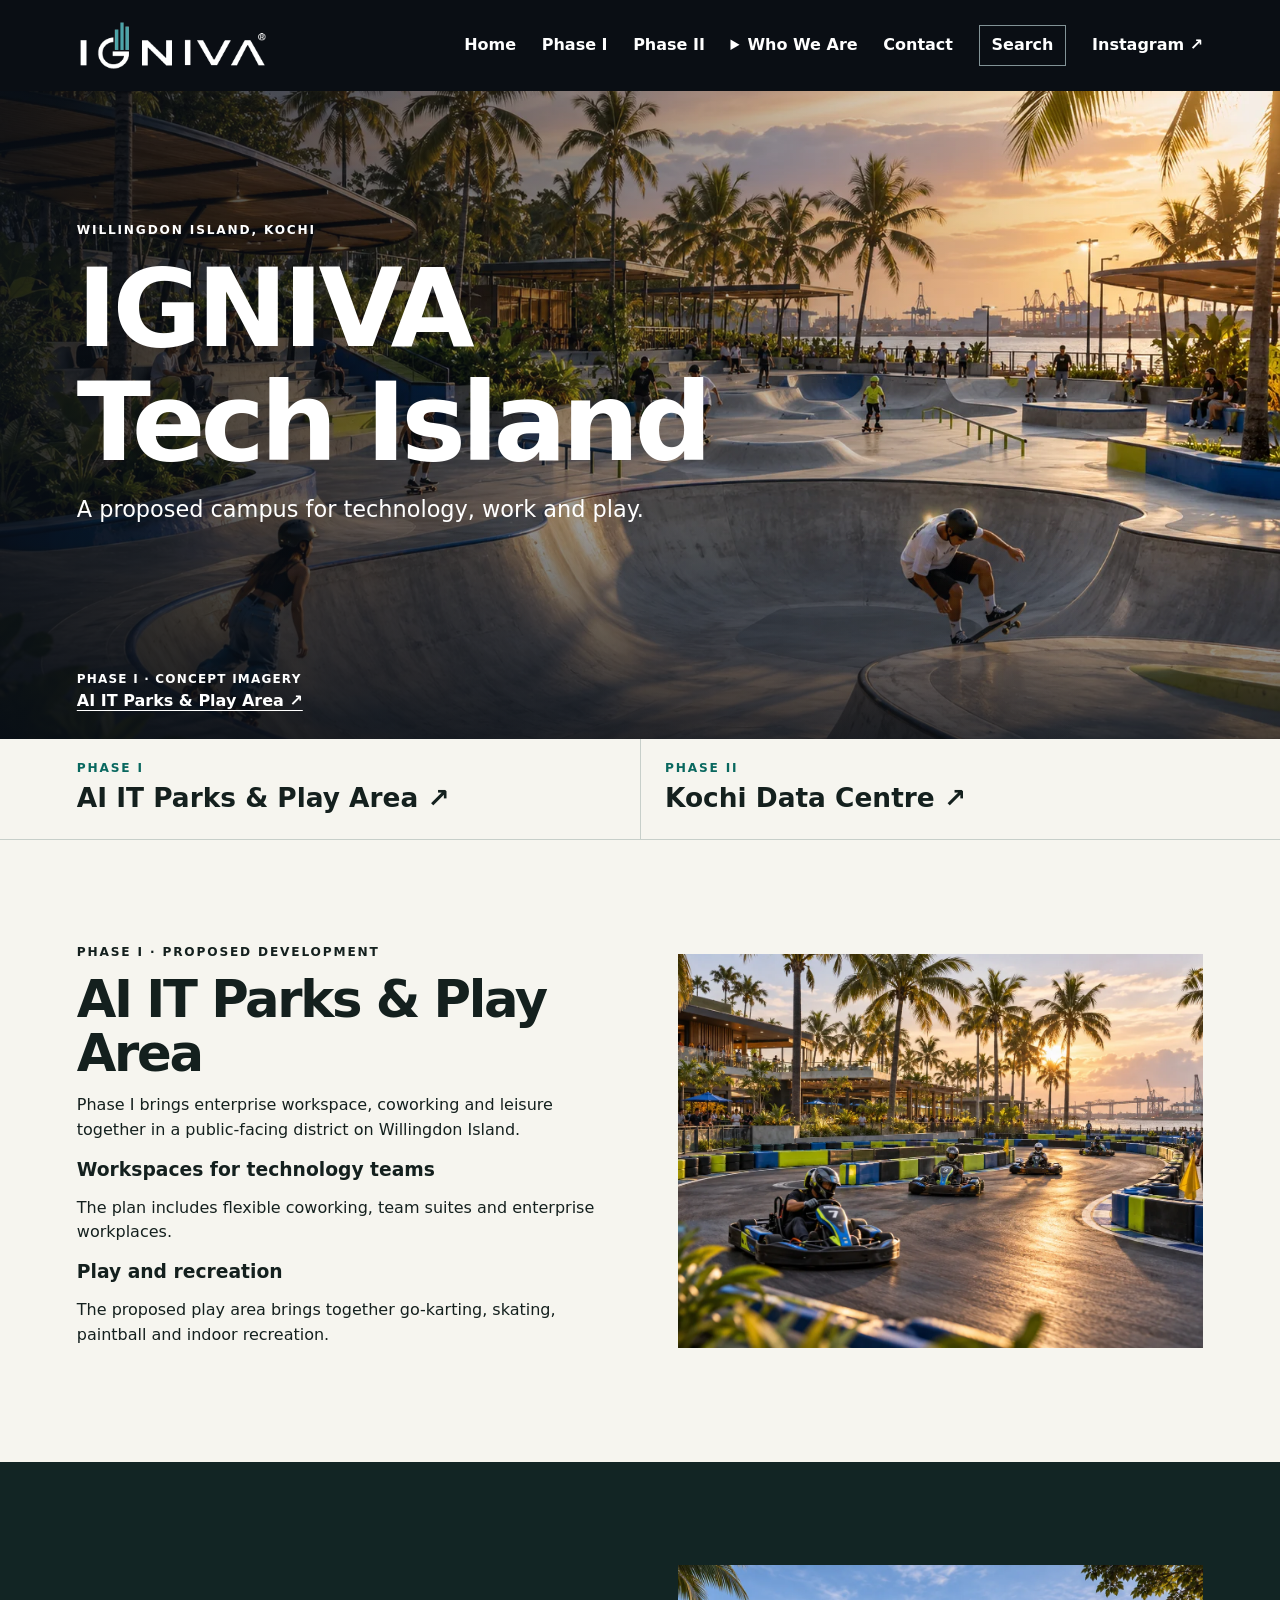
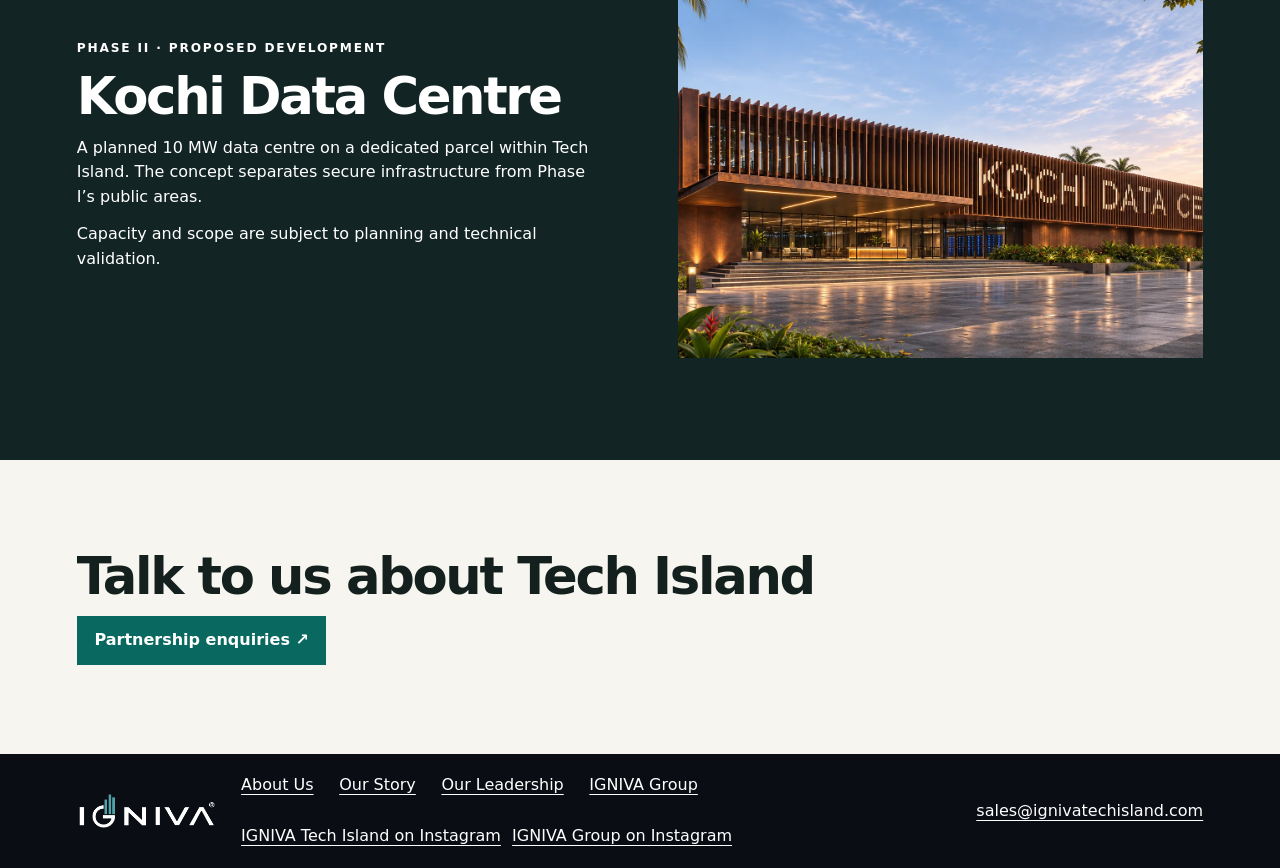
==== index.html @ b56b181b "Match Tech Island autoplay to the Group homepage" ====
<!doctype html>
<html lang="en">
<head>
<meta charset="utf-8">
<meta name="viewport" content="width=device-width, initial-scale=1">
<meta name="google-site-verification" content="2Lx2KPpBBnCtP4C-O07v10IrEtdkrdAiAUufd3xbDpQ">
<meta name="theme-color" content="#0a0e14">
<meta name="description" content="Explore IGNIVA Tech Island, a proposed two-phase development on Willingdon Island with AI IT parks, recreation and a planned data centre.">
<title>AI IT Parks, Play Area and Data Centre in Kochi | IGNIVA Tech Island</title>
<link rel="canonical" href="https://www.ignivatechisland.com/">
<meta property="og:title" content="AI IT Parks, Play Area and Data Centre in Kochi | IGNIVA Tech Island">
<meta property="og:description" content="Explore IGNIVA Tech Island, a proposed two-phase development on Willingdon Island with AI IT parks, recreation and a planned data centre.">
<meta property="og:image" content="https://www.ignivatechisland.com/assets/isle-hero.webp">
<meta property="og:url" content="https://www.ignivatechisland.com/">
<link rel="stylesheet" href="campus.css">
<script defer src="campus.js?v=gallery-2s"></script>
</head>
<body>
<a class="skip" href="#main">Skip to content</a>
<header class="header"><div class="wrap header-inner">
<a class="brand" href="./" aria-label="IGNIVA Tech Island home"><img src="assets/igniva-logo-light.png" width="200" height="54" alt="IGNIVA Group"></a>
<button class="menu-toggle" type="button" aria-expanded="false" aria-controls="navigation">Menu <span aria-hidden="true">☰</span></button>
<nav id="navigation" aria-label="Main navigation"><a href="./">Home</a><a href="./#phase-one">Phase I</a><a href="./#infrastructure">Phase II</a><details><summary>Who We Are</summary><div><a href="about-us.html">About Us</a><a href="our-story.html">Our Story</a><a href="our-leadership.html">Our Leadership</a></div></details><a href="partner-enquiries/">Contact</a><button type="button" id="open-search">Search</button></nav>
</div></header>
<main id="main">
<section class="showcase" id="top" aria-label="Tech Island campus gallery">
  <div class="gallery"><figure class="slide" ><img src="assets/isle-hero.webp" alt="Concept view of the proposed public-facing campus" fetchpriority="high" decoding="async"><figcaption><span>Phase I · Concept imagery</span><a href="#phase-one">AI IT Parks & Play Area ↗</a></figcaption></figure>
<figure class="slide" hidden><img src="assets/workspace.webp" alt="Concept view of a landscaped office courtyard" loading="lazy" decoding="async"><figcaption><span>Phase I · Concept imagery</span><a href="#phase-one">Enterprise workspaces ↗</a></figcaption></figure>
<figure class="slide" hidden><img src="assets/coworking-professionals.webp" alt="Concept view of a shared workspace" loading="lazy" decoding="async"><figcaption><span>Phase I · Concept imagery</span><a href="#coworking">Flexible coworking ↗</a></figcaption></figure>
<figure class="slide" hidden><img src="assets/karting.webp" alt="Illustrative view of the proposed go-karting circuit" loading="lazy" decoding="async"><figcaption><span>Phase I · Concept imagery</span><a href="#isle">Go-karting ↗</a></figcaption></figure>
<figure class="slide" hidden><img src="assets/gaming.webp" alt="Illustrative view of a gaming and recreation space" loading="lazy" decoding="async"><figcaption><span>Phase I · Concept imagery</span><a href="#isle">Gaming and recreation ↗</a></figcaption></figure>
<figure class="slide" hidden><img src="assets/data-aerial.webp" alt="Aerial concept view of the proposed data centre" loading="lazy" decoding="async"><figcaption><span>Phase II · Concept imagery</span><a href="#infrastructure">Kochi Data Centre ↗</a></figcaption></figure>
<figure class="slide" hidden><img src="assets/data-hall.webp" alt="Illustrative view of a data hall with server racks" loading="lazy" decoding="async"><figcaption><span>Phase II · Concept imagery</span><a href="#infrastructure">Data hall ↗</a></figcaption></figure>
</div>
  <div class="hero-copy"><p class="eyebrow">Willingdon Island, Kochi</p><h1>IGNIVA<br>Tech Island</h1><p>A proposed campus for technology, work and play.</p></div>
</section>

<div id="vision"></div><section class="summary" id="campus"><div class="wrap summary-inner"><a href="#phase-one"><small>Phase I</small>AI IT Parks &amp; Play Area <span>↗</span></a><a href="#infrastructure"><small>Phase II</small>Kochi Data Centre <span>↗</span></a></div></section>
<section class="wrap feature" id="phase-one"><div><p class="eyebrow">Phase I · Proposed development</p><h2>AI IT Parks &amp; Play Area</h2><p>Phase I brings enterprise workspace, coworking and leisure together in a public-facing district on Willingdon Island.</p><h3 id="coworking">Workspaces for technology teams</h3><p>The plan includes flexible coworking, team suites and enterprise workplaces.</p><h3 id="isle">Play and recreation</h3><p>The proposed play area brings together go-karting, skating, paintball and indoor recreation.</p></div><img src="assets/karting.webp" alt="Concept illustration of the proposed go-karting circuit" loading="lazy"></section>
<section class="dark"><div class="wrap feature" id="infrastructure"><div><p class="eyebrow">Phase II · Proposed development</p><h2>Kochi Data Centre</h2><p>A planned 10 MW data centre on a dedicated parcel within Tech Island. The concept separates secure infrastructure from Phase I’s public areas.</p><p>Capacity and scope are subject to planning and technical validation.</p></div><img src="assets/data-centre.webp" alt="Architectural concept of the proposed Kochi Data Centre" loading="lazy"></div></section>
<div id="roadmap"></div><section class="wrap contact" id="connect"><h2>Talk to us about Tech Island</h2><a class="cta" href="partner-enquiries/">Partnership enquiries ↗</a></section></main>
<div class="intro-film" role="dialog" aria-modal="true" aria-label="Tech Island intro video" hidden><video muted playsinline preload="none" aria-label="IGNIVA Tech Island introduction"></video><div class="film-brand"><img src="assets/igniva-logo-light.png" width="200" height="54" alt="IGNIVA Group"></div><button type="button" id="skip-intro">Skip intro</button></div>
<footer><div class="wrap footer"><a class="brand" href="./"><img src="assets/igniva-logo-light.png" width="200" height="54" alt="IGNIVA Group"></a><div><a href="about-us.html">About Us</a><a href="our-story.html">Our Story</a><a href="our-leadership.html">Our Leadership</a><a href="https://www.ignivagroup.com/">IGNIVA Group</a><span id="social-links"></span></div><a href="mailto:sales@ignivatechisland.com">sales@ignivatechisland.com</a></div></footer>
<dialog id="site-search" aria-labelledby="search-title"><form method="dialog"><button type="submit" aria-label="Close search">Close ×</button></form><h2 id="search-title">Search Tech Island</h2><label for="query">Search the website</label><input id="query" type="search" autocomplete="off" placeholder="Try coworking or data centre"><ul id="results"></ul><p id="search-status" role="status"></p></dialog>
</body></html>
---- campus.css ----
:root{color-scheme:light;--ink:#14201e;--night:#0a0e14;--paper:#f6f5ef;--teal:#09685f;--wrap:min(88%,84rem);font:100%/1.55 system-ui,sans-serif}
*{box-sizing:border-box}
body{margin:0;background:var(--paper);color:var(--ink)}
[hidden]{display:none!important}
a{color:inherit;text-underline-offset:.22em}
button,input{font:inherit}
button,summary{cursor:pointer}
:focus-visible{outline:3px solid #1ea99d;outline-offset:4px}
img{max-width:100%;display:block}
.wrap{width:var(--wrap);margin-inline:auto}
.skip{position:absolute;top:.5rem;left:.5rem;z-index:20;background:white;padding:.75rem;transform:translateY(-150%)}
.skip:focus{transform:none}
.header,footer{background:var(--night);color:white}
.header-inner,.footer{display:flex;align-items:center;justify-content:space-between;gap:1.5rem;padding-block:1.2rem}
.brand img{width:clamp(8.5rem,15vw,12.5rem);height:auto}
nav,.footer div{display:flex;align-items:center;gap:clamp(.8rem,2vw,2rem);flex-wrap:wrap}
nav a,nav button,summary{font-weight:650;text-decoration:none}
nav button,.menu-toggle{color:inherit;border:1px solid #829397;background:transparent;padding:.45rem .75rem}
.menu-toggle{display:none}
details{position:relative}
details div{position:absolute;z-index:5;top:calc(100% + .4rem);left:0;min-width:12rem;background:var(--night);padding:.55rem;border:1px solid #58676b}
details a{display:block;padding:.55rem}
nav a:hover,summary:hover{color:#83ddd3}
.showcase{position:relative;isolation:isolate;background:#182928;color:white;min-height:29rem;height:min(72svh,52rem)}
.gallery,.slide,.slide img{position:absolute;inset:0;width:100%;height:100%;margin:0}
.slide img{object-fit:cover}
.slide::after{content:"";position:absolute;inset:0;background:linear-gradient(90deg,#080e16dc,transparent 85%),linear-gradient(0deg,#080e16bb,transparent 34%);pointer-events:none}
.slide figcaption{position:absolute;z-index:1;bottom:1.6rem;left:6%;display:grid;font-weight:650}
.slide figcaption span{font-size:.75rem;letter-spacing:.1em;text-transform:uppercase}
.hero-copy{position:absolute;pointer-events:none;width:var(--wrap);left:6%;top:20%}
h1,h2,h3,p{margin:0 0 .75rem}
h1,h2{line-height:1.05;letter-spacing:-.045em}
h1{font-size:clamp(3rem,8.5vw,8rem)}
h2{font-size:clamp(2rem,4vw,4rem)}
.hero-copy>p:last-child,.inner-hero p:last-child{font-size:clamp(1rem,2vw,1.4rem);max-width:40rem}
.eyebrow,small{font-size:.76rem;letter-spacing:.15em;text-transform:uppercase;font-weight:750}
.intro-film button{color:white;background:#0a0e14df;border:1px solid #c3cbce;min-height:44px;padding:.3rem .7rem;border-radius:.2rem}
.summary{border-bottom:1px solid #c7cfca}
.summary-inner{display:grid;grid-template-columns:1fr 1fr}
.summary a{padding:1.25rem 0;text-decoration:none;font-size:clamp(1rem,2.3vw,1.65rem);font-weight:700}
.summary a+a{border-left:1px solid #c7cfca;padding-left:1.5rem}
.summary small{display:block;color:var(--teal)}
.feature{display:grid;grid-template-columns:1fr 1fr;align-items:center;gap:clamp(1.5rem,6vw,6rem);padding-block:clamp(3rem,8vw,8rem)}
.feature img{width:100%;aspect-ratio:4/3;object-fit:cover}
.dark{background:#122524;color:white}
.cta{display:inline-block;text-decoration:none;font-weight:700;padding:.75rem 1.1rem;color:white;background:var(--teal)}
.contact,.company,.prose{padding-block:clamp(3rem,7vw,7rem)}
.footer a{display:inline-block}
.inner-hero{background:#e6ece7;padding-block:clamp(3rem,8vw,7rem)}
.company-grid{display:grid;grid-template-columns:repeat(3,1fr);gap:1px;background:#cad3cd;border:1px solid #cad3cd}
.company-grid article{background:var(--paper);padding:1.25rem}
.prose p{max-width:68ch}
.leadership figure{margin:0;max-width:25rem}
.leadership img{aspect-ratio:4/5;object-position:center 15%}
dialog{width:min(92%,36rem);border:1px solid #bcc9c4;background:var(--paper);color:var(--ink);padding:1.5rem}
dialog::backdrop{background:#0a0e14b0}
dialog form{text-align:right}
dialog label{display:block}
dialog input{width:100%;padding:.65rem}
dialog li{margin:.4rem 0}
.intro-film{position:fixed;inset:0;z-index:10;background:var(--night);color:white}
.intro-film video{width:100%;height:100%;object-fit:contain}
.film-brand{position:absolute;inset:0;display:grid;place-items:center;background:#0a0e14bf;pointer-events:none}
.film-brand img{width:min(62vw,17rem);height:auto}
#skip-intro{position:absolute;bottom:2rem;right:6%}
#social-links a+a{margin-left:.7rem}
@media(max-width:760px){
 .header-inner{flex-wrap:wrap}
 .menu-toggle{display:block}
 nav{width:100%;flex-direction:column;align-items:stretch;gap:.8rem}
 nav button{text-align:left}
 .header[data-menu-ready] nav:not(.open){display:none}
 details div{position:static;margin-top:.4rem}
 .feature,.company-grid{grid-template-columns:1fr}
 .footer{align-items:flex-start;flex-direction:column}
 .showcase{height:68svh;min-height:26rem}
 .slide img{object-position:center}
 .slide figcaption{bottom:1.6rem}
}
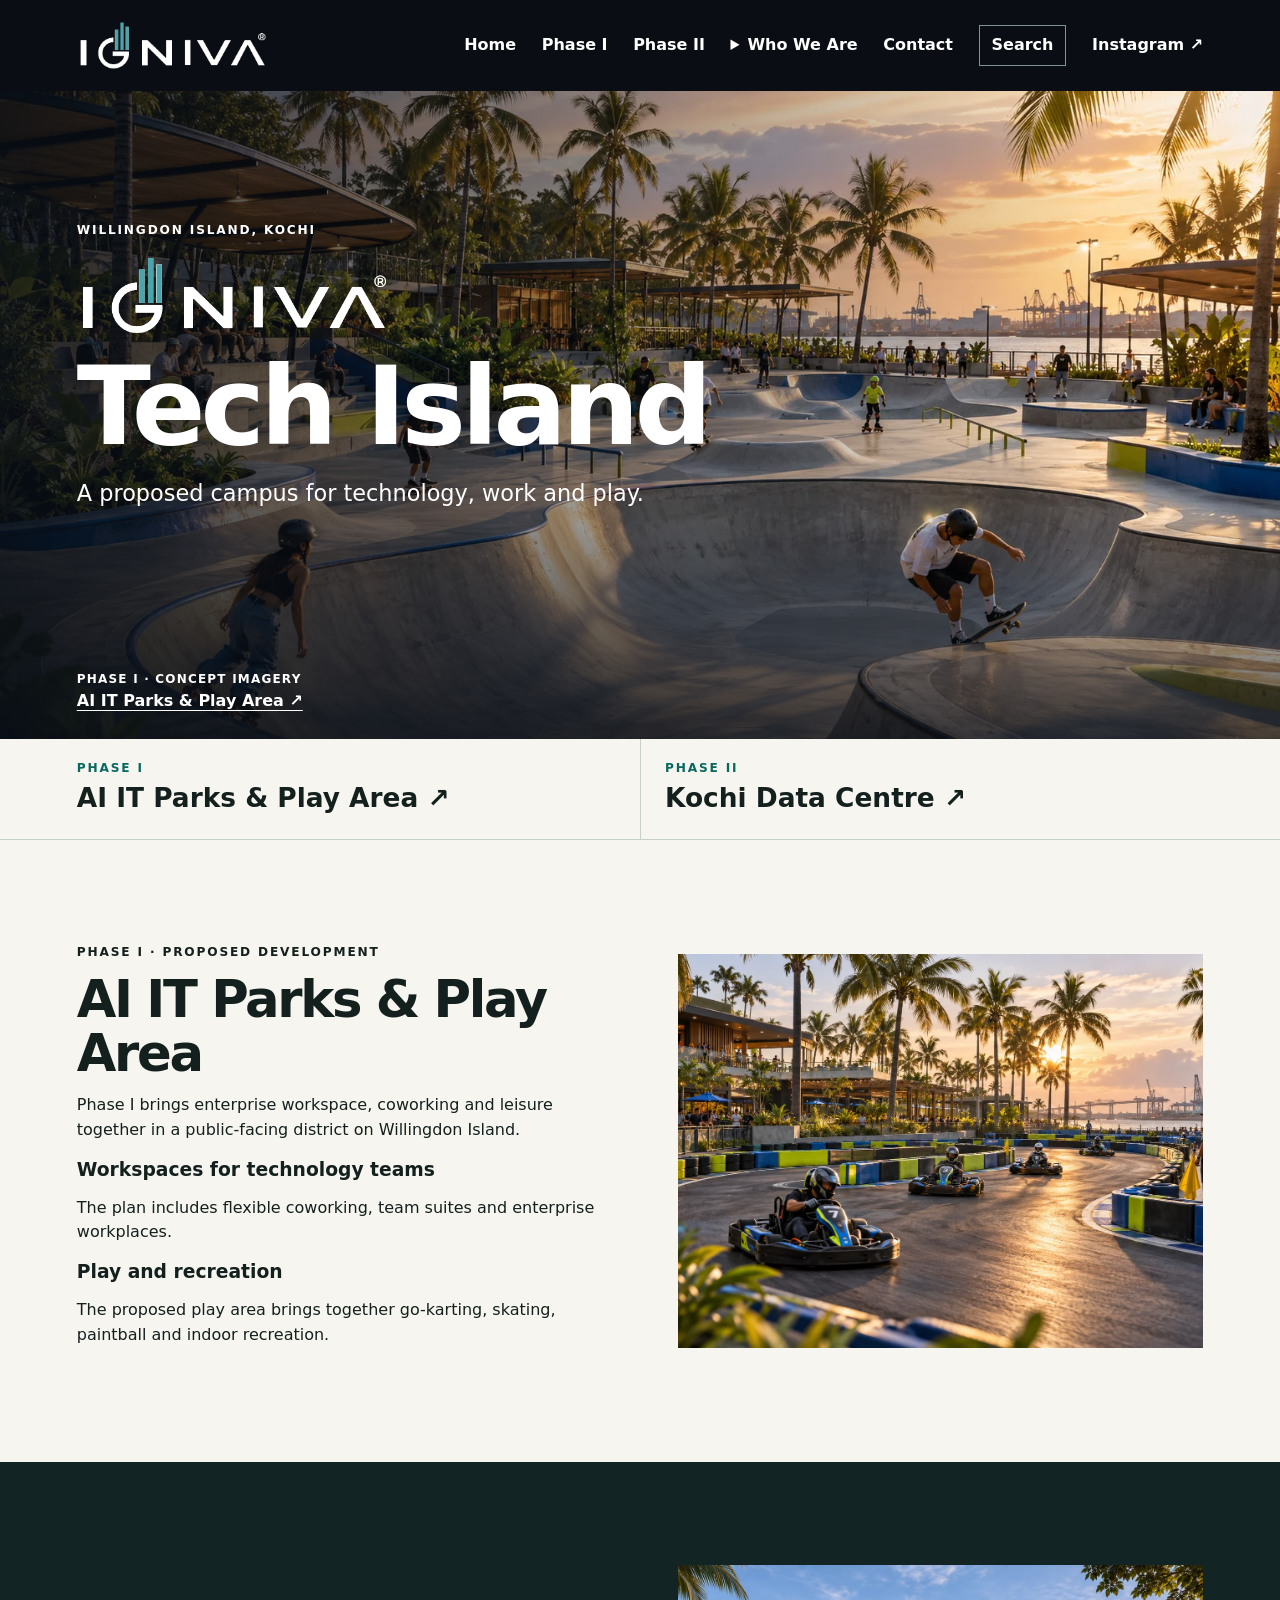
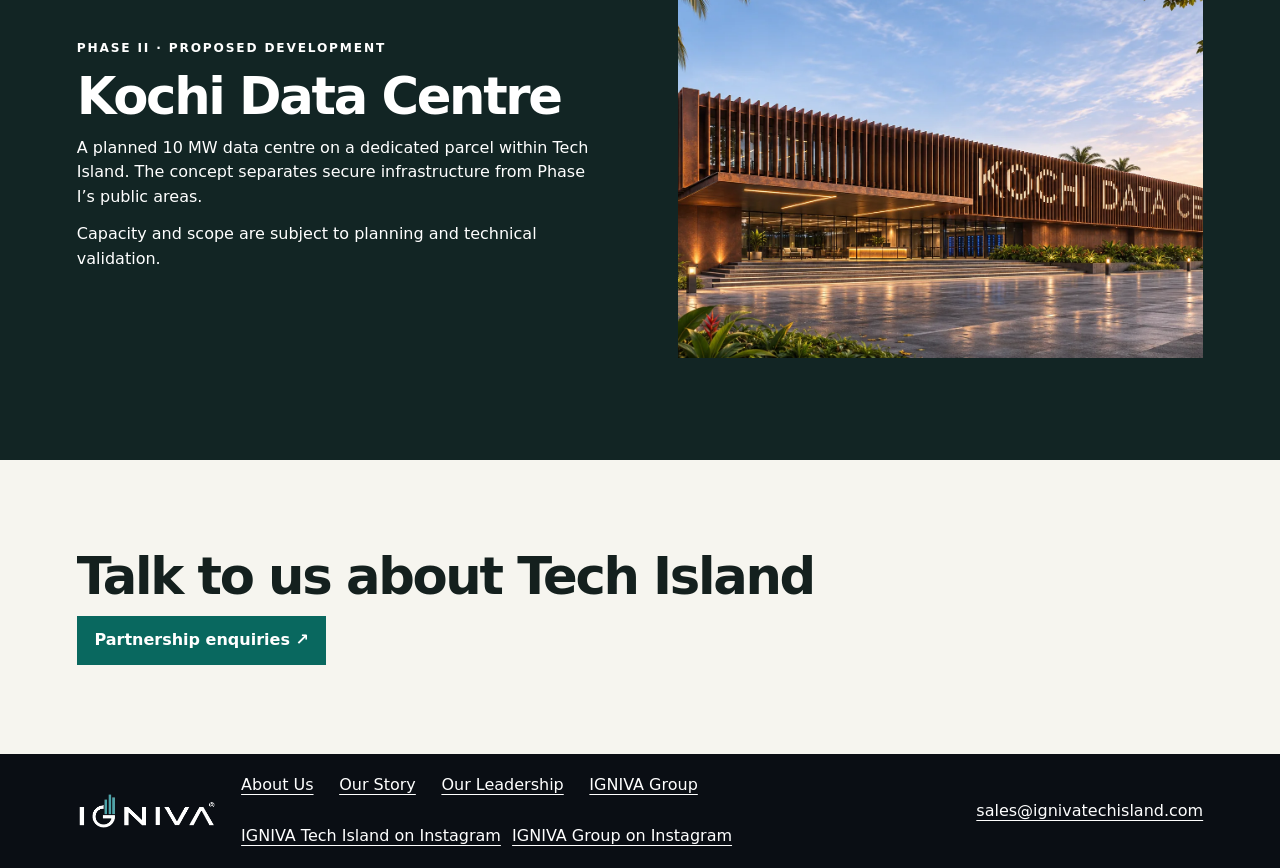
==== commit 1f2bf0ef: "Use the official IGNIVA wordmark in the homepage headline" ====
--- a/index.html
+++ b/index.html
@@ -14,6 +14,9 @@
 <meta property="og:url" content="https://www.ignivatechisland.com/">
 <link rel="stylesheet" href="campus.css">
 <script defer src="campus.js?v=gallery-2s"></script>
+<style>
+.hero-wordmark{width:2.9em;max-width:100%;height:auto;margin-bottom:.1em}
+</style>
 </head>
 <body>
 <a class="skip" href="#main">Skip to content</a>
@@ -26,13 +29,13 @@
 <section class="showcase" id="top" aria-label="Tech Island campus gallery">
   <div class="gallery"><figure class="slide" ><img src="assets/isle-hero.webp" alt="Concept view of the proposed public-facing campus" fetchpriority="high" decoding="async"><figcaption><span>Phase I · Concept imagery</span><a href="#phase-one">AI IT Parks & Play Area ↗</a></figcaption></figure>
 <figure class="slide" hidden><img src="assets/workspace.webp" alt="Concept view of a landscaped office courtyard" loading="lazy" decoding="async"><figcaption><span>Phase I · Concept imagery</span><a href="#phase-one">Enterprise workspaces ↗</a></figcaption></figure>
-<figure class="slide" hidden><img src="assets/coworking-professionals.webp" alt="Concept view of a shared workspace" loading="lazy" decoding="async"><figcaption><span>Phase I · Concept imagery</span><a href="#coworking">Flexible coworking ↗</a></figcaption></figure>
+<figure class="slide" hidden><img src="assets/waterfront-twilight.webp" alt="Twilight concept view of the proposed waterfront campus and recreation areas" width="1440" height="1068" loading="lazy" decoding="async"><figcaption><span>Phase I · Concept imagery</span><a href="#phase-one">Waterfront campus ↗</a></figcaption></figure>
 <figure class="slide" hidden><img src="assets/karting.webp" alt="Illustrative view of the proposed go-karting circuit" loading="lazy" decoding="async"><figcaption><span>Phase I · Concept imagery</span><a href="#isle">Go-karting ↗</a></figcaption></figure>
 <figure class="slide" hidden><img src="assets/gaming.webp" alt="Illustrative view of a gaming and recreation space" loading="lazy" decoding="async"><figcaption><span>Phase I · Concept imagery</span><a href="#isle">Gaming and recreation ↗</a></figcaption></figure>
 <figure class="slide" hidden><img src="assets/data-aerial.webp" alt="Aerial concept view of the proposed data centre" loading="lazy" decoding="async"><figcaption><span>Phase II · Concept imagery</span><a href="#infrastructure">Kochi Data Centre ↗</a></figcaption></figure>
 <figure class="slide" hidden><img src="assets/data-hall.webp" alt="Illustrative view of a data hall with server racks" loading="lazy" decoding="async"><figcaption><span>Phase II · Concept imagery</span><a href="#infrastructure">Data hall ↗</a></figcaption></figure>
 </div>
-  <div class="hero-copy"><p class="eyebrow">Willingdon Island, Kochi</p><h1>IGNIVA<br>Tech Island</h1><p>A proposed campus for technology, work and play.</p></div>
+  <div class="hero-copy"><p class="eyebrow">Willingdon Island, Kochi</p><h1><img class="hero-wordmark" src="assets/igniva-logo-light.png" alt="IGNIVA" width="1074" height="297"> Tech Island</h1><p>A proposed campus for technology, work and play.</p></div>
 </section>
 
 <div id="vision"></div><section class="summary" id="campus"><div class="wrap summary-inner"><a href="#phase-one"><small>Phase I</small>AI IT Parks &amp; Play Area <span>↗</span></a><a href="#infrastructure"><small>Phase II</small>Kochi Data Centre <span>↗</span></a></div></section>
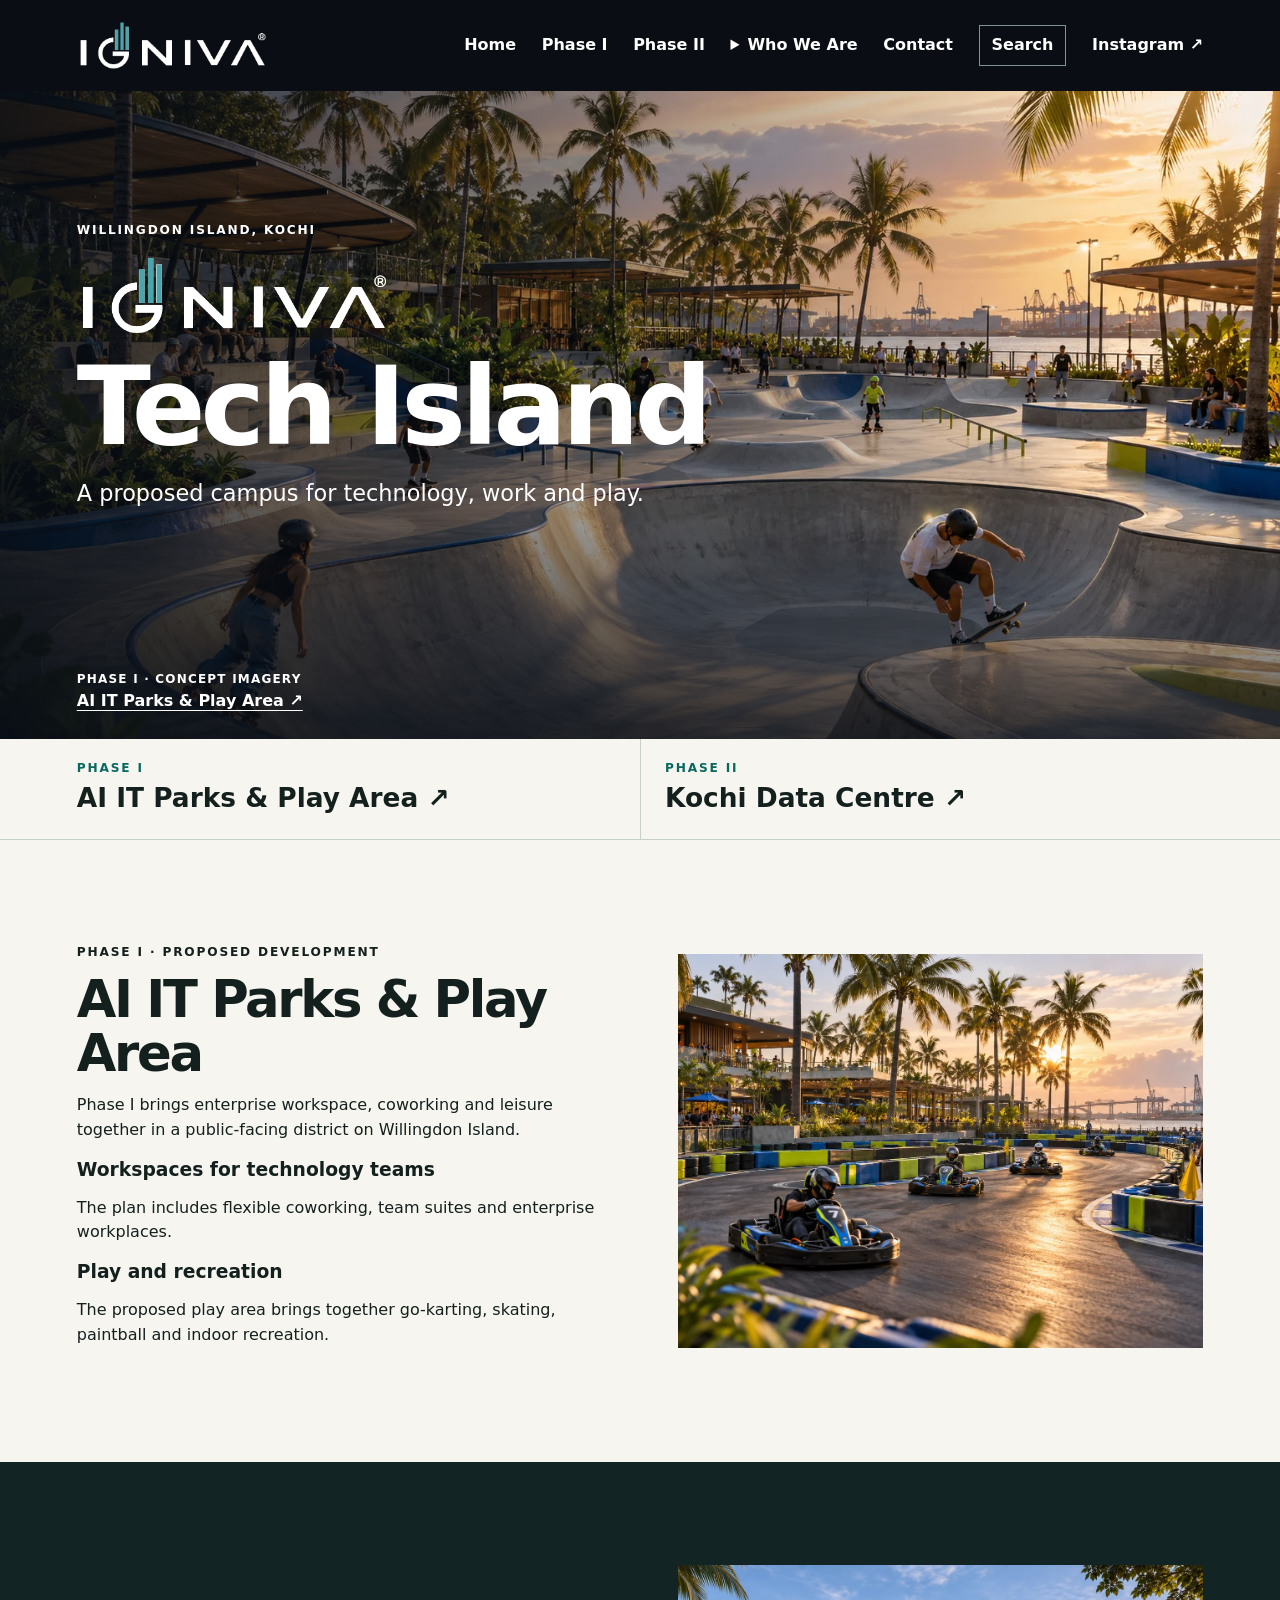
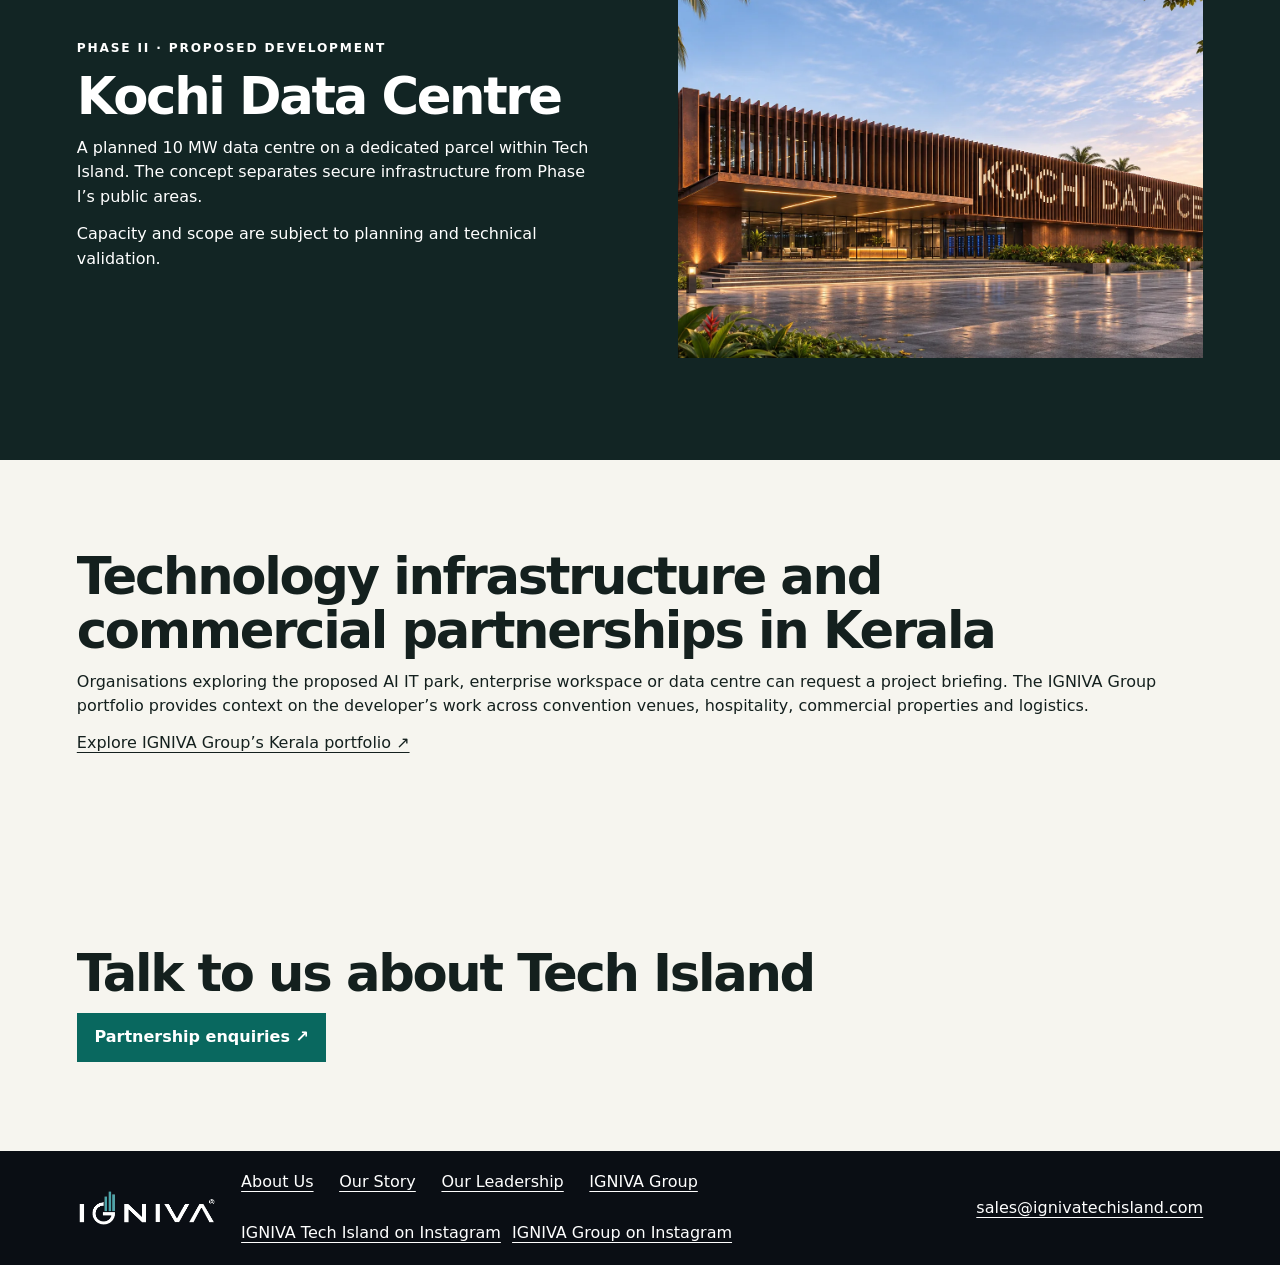
==== commit 97cfcc27: "Improve search metadata and project enquiry content" ====
--- a/index.html
+++ b/index.html
@@ -5,11 +5,11 @@
 <meta name="viewport" content="width=device-width, initial-scale=1">
 <meta name="google-site-verification" content="2Lx2KPpBBnCtP4C-O07v10IrEtdkrdAiAUufd3xbDpQ">
 <meta name="theme-color" content="#0a0e14">
-<meta name="description" content="Explore IGNIVA Tech Island, a proposed two-phase development on Willingdon Island with AI IT parks, recreation and a planned data centre.">
-<title>AI IT Parks, Play Area and Data Centre in Kochi | IGNIVA Tech Island</title>
+<meta name="description" content="Explore IGNIVA Tech Island on Willingdon Island, Kochi, Kerala. Phase I proposes AI IT parks and a play area. Phase II proposes a dedicated data centre.">
+<title>IGNIVA Tech Island | Proposed AI IT Park &amp; Data Centre in Kochi, Kerala</title>
 <link rel="canonical" href="https://www.ignivatechisland.com/">
-<meta property="og:title" content="AI IT Parks, Play Area and Data Centre in Kochi | IGNIVA Tech Island">
-<meta property="og:description" content="Explore IGNIVA Tech Island, a proposed two-phase development on Willingdon Island with AI IT parks, recreation and a planned data centre.">
+<meta property="og:title" content="IGNIVA Tech Island | Proposed AI IT Park &amp; Data Centre in Kochi, Kerala">
+<meta property="og:description" content="Explore IGNIVA Tech Island on Willingdon Island, Kochi, Kerala. Phase I proposes AI IT parks and a play area. Phase II proposes a dedicated data centre.">
 <meta property="og:image" content="https://www.ignivatechisland.com/assets/isle-hero.webp">
 <meta property="og:url" content="https://www.ignivatechisland.com/">
 <link rel="stylesheet" href="campus.css">
@@ -17,6 +17,7 @@
 <style>
 .hero-wordmark{width:2.9em;max-width:100%;height:auto;margin-bottom:.1em}
 </style>
+<script type="application/ld+json">{"@context": "https://schema.org", "@type": "WebPage", "name": "IGNIVA Tech Island | Proposed AI IT Park & Data Centre in Kochi, Kerala", "description": "Explore IGNIVA Tech Island on Willingdon Island, Kochi, Kerala. Phase I proposes AI IT parks and a play area. Phase II proposes a dedicated data centre.", "url": "https://www.ignivatechisland.com/", "isPartOf": {"@type": "WebSite", "name": "IGNIVA Tech Island", "url": "https://www.ignivatechisland.com/"}}</script>
 </head>
 <body>
 <a class="skip" href="#main">Skip to content</a>
@@ -41,7 +42,12 @@
 <div id="vision"></div><section class="summary" id="campus"><div class="wrap summary-inner"><a href="#phase-one"><small>Phase I</small>AI IT Parks &amp; Play Area <span>↗</span></a><a href="#infrastructure"><small>Phase II</small>Kochi Data Centre <span>↗</span></a></div></section>
 <section class="wrap feature" id="phase-one"><div><p class="eyebrow">Phase I · Proposed development</p><h2>AI IT Parks &amp; Play Area</h2><p>Phase I brings enterprise workspace, coworking and leisure together in a public-facing district on Willingdon Island.</p><h3 id="coworking">Workspaces for technology teams</h3><p>The plan includes flexible coworking, team suites and enterprise workplaces.</p><h3 id="isle">Play and recreation</h3><p>The proposed play area brings together go-karting, skating, paintball and indoor recreation.</p></div><img src="assets/karting.webp" alt="Concept illustration of the proposed go-karting circuit" loading="lazy"></section>
 <section class="dark"><div class="wrap feature" id="infrastructure"><div><p class="eyebrow">Phase II · Proposed development</p><h2>Kochi Data Centre</h2><p>A planned 10 MW data centre on a dedicated parcel within Tech Island. The concept separates secure infrastructure from Phase I’s public areas.</p><p>Capacity and scope are subject to planning and technical validation.</p></div><img src="assets/data-centre.webp" alt="Architectural concept of the proposed Kochi Data Centre" loading="lazy"></div></section>
-<div id="roadmap"></div><section class="wrap contact" id="connect"><h2>Talk to us about Tech Island</h2><a class="cta" href="partner-enquiries/">Partnership enquiries ↗</a></section></main>
+<div id="roadmap"></div><section class="wrap contact" aria-labelledby="campus-briefing">
+  <h2 id="campus-briefing">Technology infrastructure and commercial partnerships in Kerala</h2>
+  <p>Organisations exploring the proposed AI IT park, enterprise workspace or data centre can request a project briefing. The IGNIVA Group portfolio provides context on the developer’s work across convention venues, hospitality, commercial properties and logistics.</p>
+  <p><a href="https://www.ignivagroup.com/projects.html">Explore IGNIVA Group’s Kerala portfolio ↗</a></p>
+</section>
+<section class="wrap contact" id="connect"><h2>Talk to us about Tech Island</h2><a class="cta" href="partner-enquiries/">Partnership enquiries ↗</a></section></main>
 <div class="intro-film" role="dialog" aria-modal="true" aria-label="Tech Island intro video" hidden><video muted playsinline preload="none" aria-label="IGNIVA Tech Island introduction"></video><div class="film-brand"><img src="assets/igniva-logo-light.png" width="200" height="54" alt="IGNIVA Group"></div><button type="button" id="skip-intro">Skip intro</button></div>
 <footer><div class="wrap footer"><a class="brand" href="./"><img src="assets/igniva-logo-light.png" width="200" height="54" alt="IGNIVA Group"></a><div><a href="about-us.html">About Us</a><a href="our-story.html">Our Story</a><a href="our-leadership.html">Our Leadership</a><a href="https://www.ignivagroup.com/">IGNIVA Group</a><span id="social-links"></span></div><a href="mailto:sales@ignivatechisland.com">sales@ignivatechisland.com</a></div></footer>
 <dialog id="site-search" aria-labelledby="search-title"><form method="dialog"><button type="submit" aria-label="Close search">Close ×</button></form><h2 id="search-title">Search Tech Island</h2><label for="query">Search the website</label><input id="query" type="search" autocomplete="off" placeholder="Try coworking or data centre"><ul id="results"></ul><p id="search-status" role="status"></p></dialog>
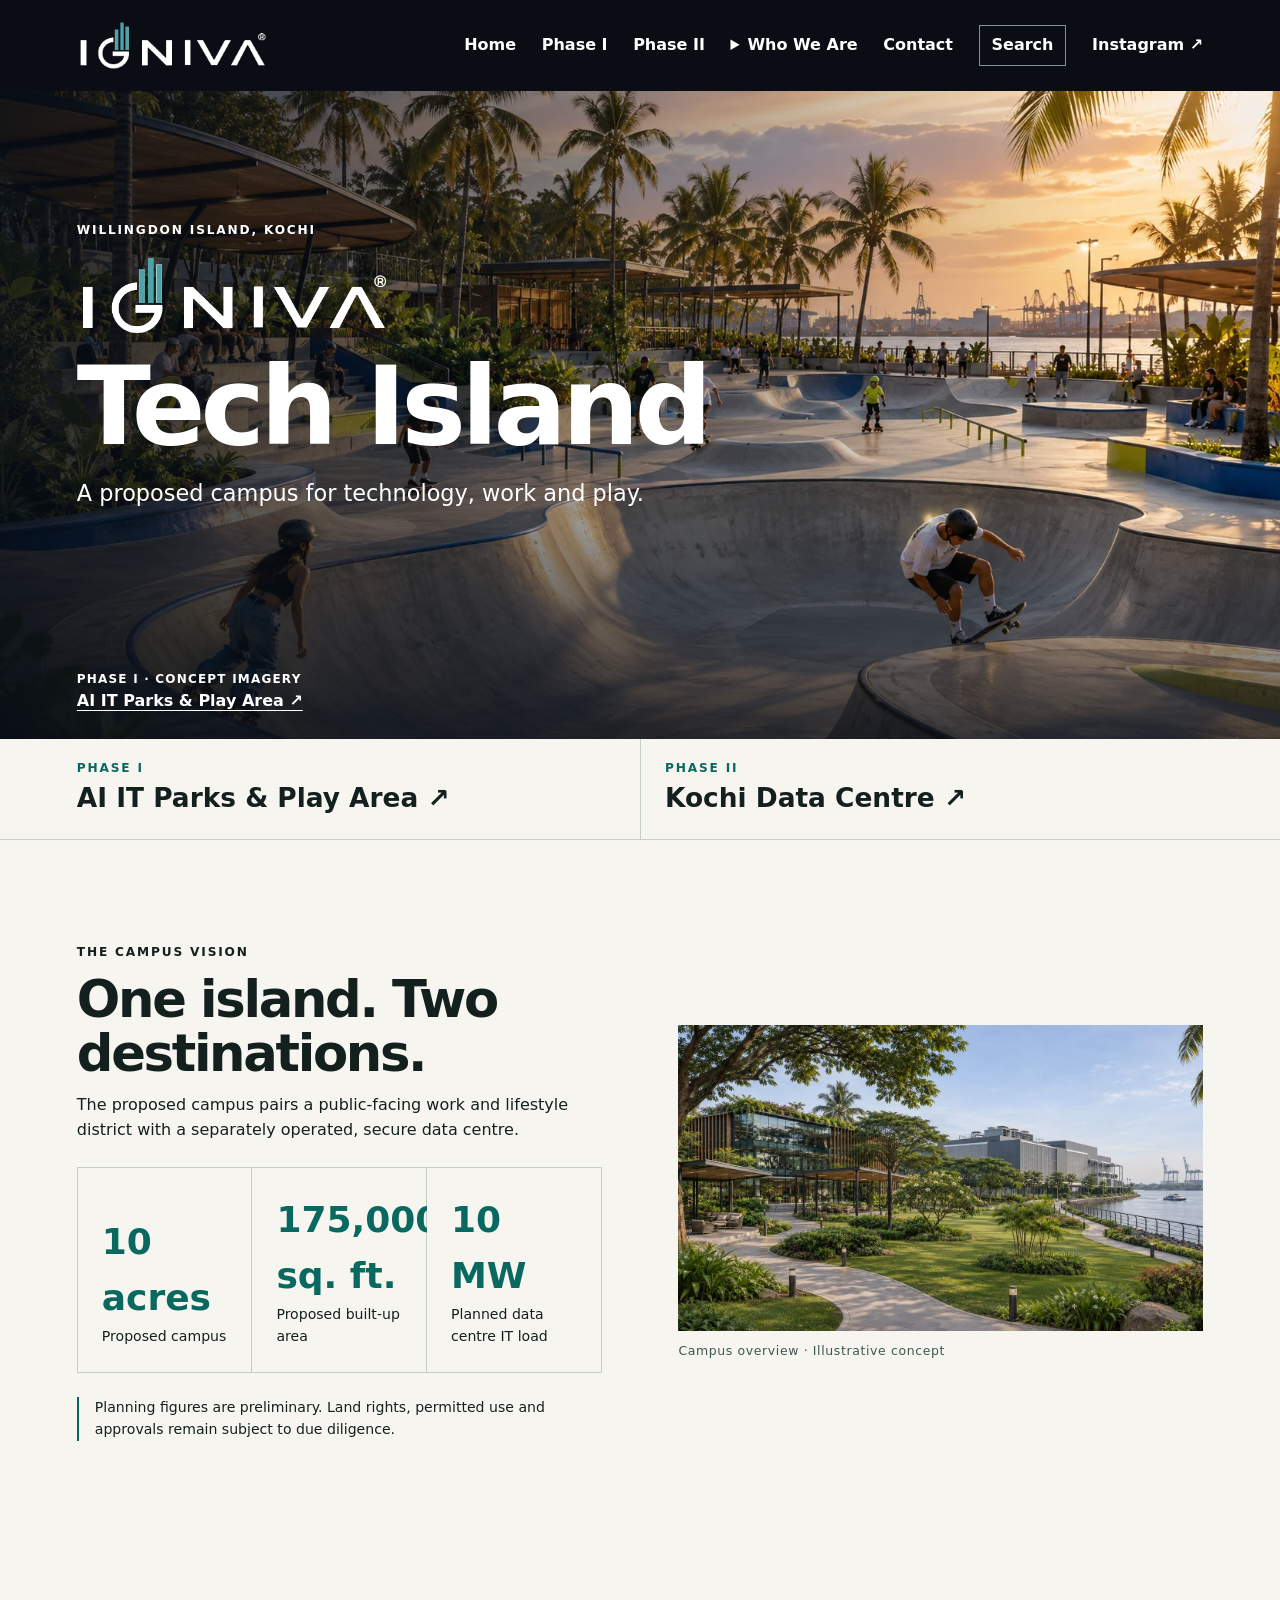
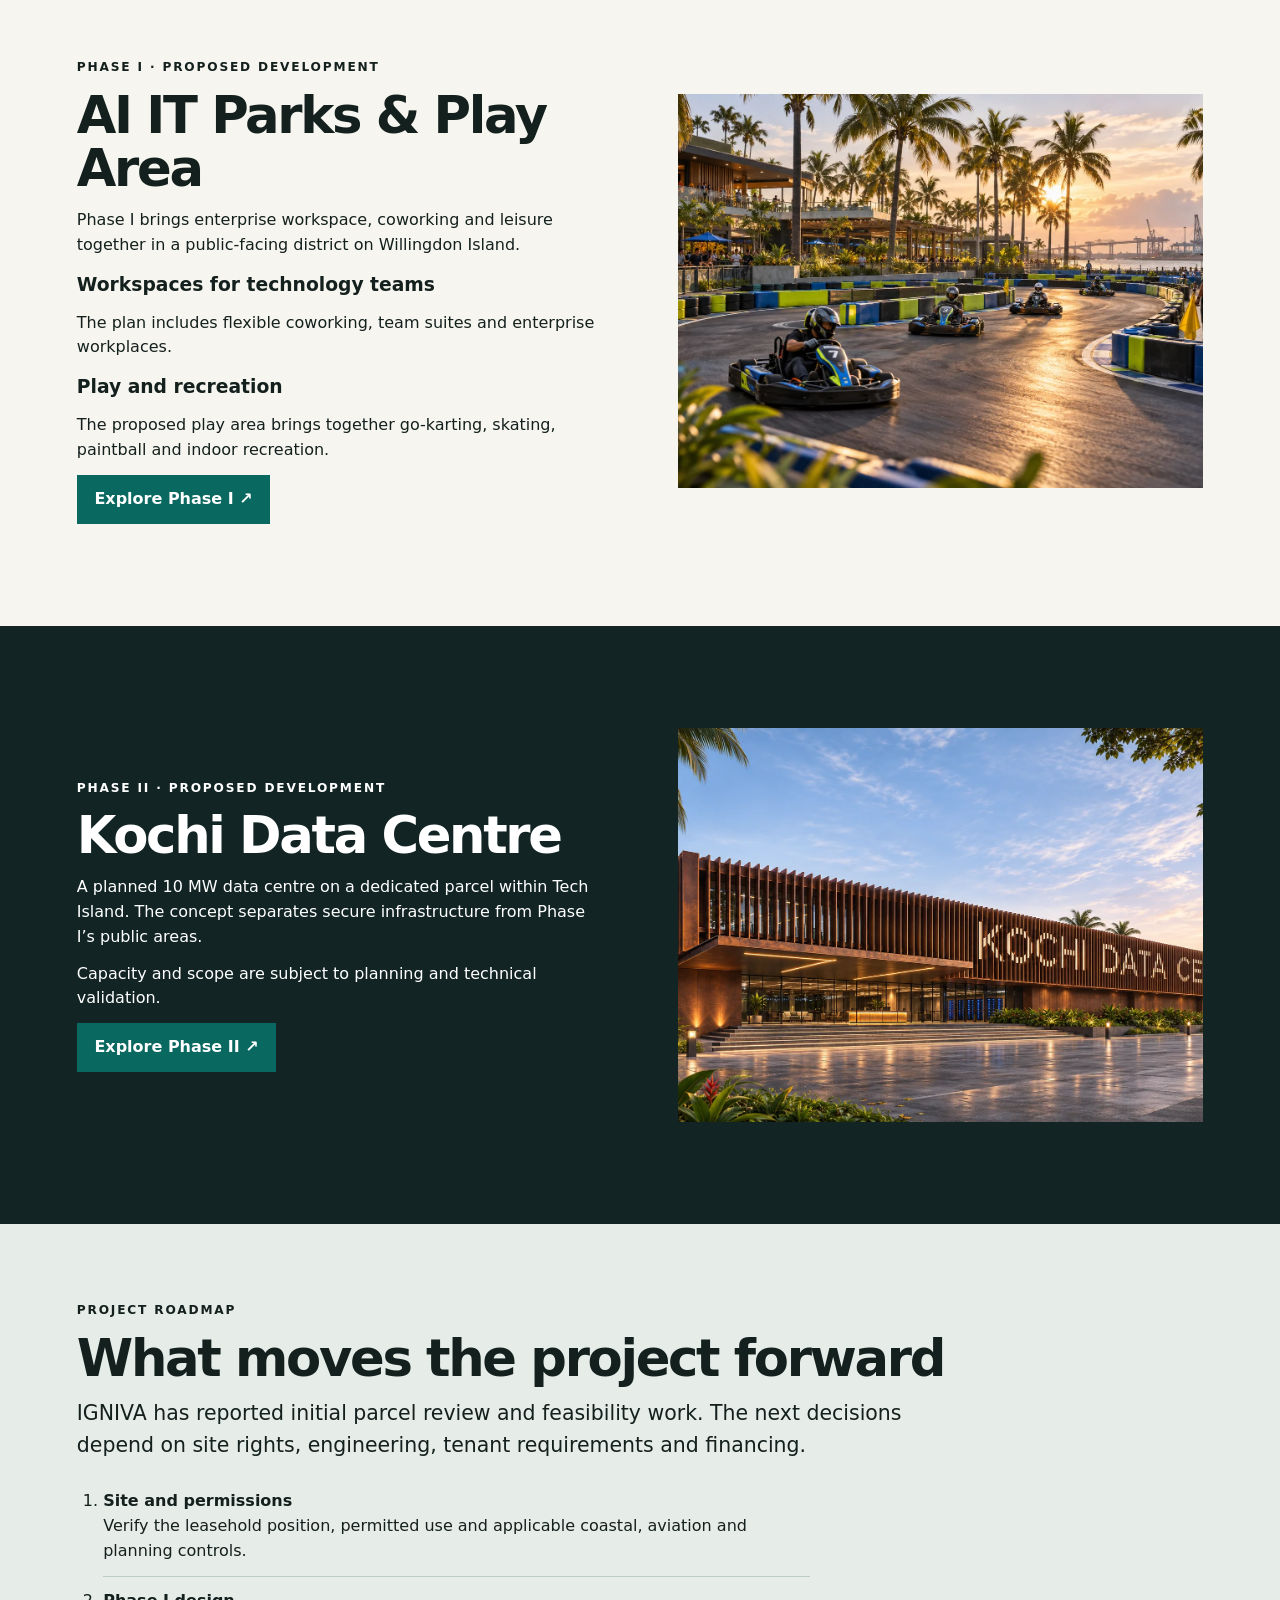
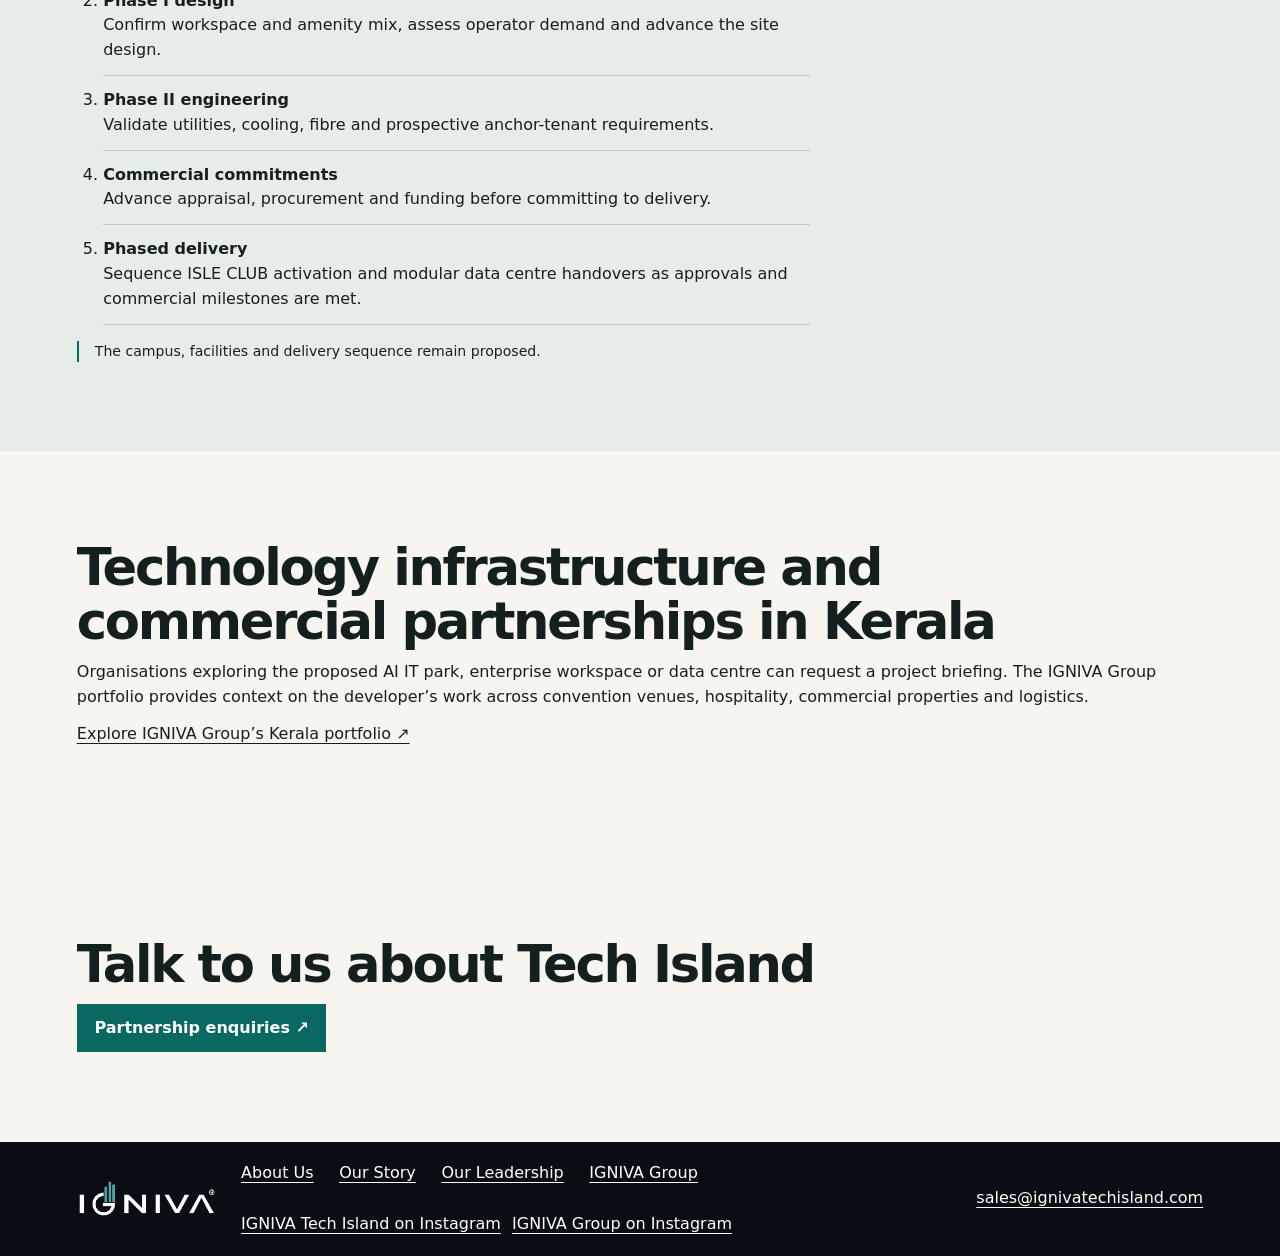
==== commit 32bcb78a: "Add full phase pages and unify Tech Island navigation" ====
--- a/index.html
+++ b/index.html
@@ -12,19 +12,20 @@
 <meta property="og:description" content="Explore IGNIVA Tech Island on Willingdon Island, Kochi, Kerala. Phase I proposes AI IT parks and a play area. Phase II proposes a dedicated data centre.">
 <meta property="og:image" content="https://www.ignivatechisland.com/assets/isle-hero.webp">
 <meta property="og:url" content="https://www.ignivatechisland.com/">
-<link rel="stylesheet" href="campus.css">
-<script defer src="campus.js?v=gallery-2s"></script>
+<link rel="stylesheet" href="/campus.css?v=brochure-1">
+<script defer src="/campus.js?v=brochure-1"></script>
 <style>
 .hero-wordmark{width:2.9em;max-width:100%;height:auto;margin-bottom:.1em}
 </style>
 <script type="application/ld+json">{"@context": "https://schema.org", "@type": "WebPage", "name": "IGNIVA Tech Island | Proposed AI IT Park & Data Centre in Kochi, Kerala", "description": "Explore IGNIVA Tech Island on Willingdon Island, Kochi, Kerala. Phase I proposes AI IT parks and a play area. Phase II proposes a dedicated data centre.", "url": "https://www.ignivatechisland.com/", "isPartOf": {"@type": "WebSite", "name": "IGNIVA Tech Island", "url": "https://www.ignivatechisland.com/"}}</script>
+<link rel="stylesheet" href="/phases.css">
 </head>
 <body>
 <a class="skip" href="#main">Skip to content</a>
 <header class="header"><div class="wrap header-inner">
-<a class="brand" href="./" aria-label="IGNIVA Tech Island home"><img src="assets/igniva-logo-light.png" width="200" height="54" alt="IGNIVA Group"></a>
+<a class="brand" href="/" aria-label="IGNIVA Tech Island home"><img src="/assets/igniva-logo-light.png" width="200" height="54" alt="IGNIVA Group"></a>
 <button class="menu-toggle" type="button" aria-expanded="false" aria-controls="navigation">Menu <span aria-hidden="true">☰</span></button>
-<nav id="navigation" aria-label="Main navigation"><a href="./">Home</a><a href="./#phase-one">Phase I</a><a href="./#infrastructure">Phase II</a><details><summary>Who We Are</summary><div><a href="about-us.html">About Us</a><a href="our-story.html">Our Story</a><a href="our-leadership.html">Our Leadership</a></div></details><a href="partner-enquiries/">Contact</a><button type="button" id="open-search">Search</button></nav>
+<nav id="navigation" aria-label="Main navigation"><a href="/">Home</a><a href="/phase-one.html">Phase I</a><a href="/phase-two.html">Phase II</a><details><summary>Who We Are</summary><div><a href="/about-us.html">About Us</a><a href="/our-story.html">Our Story</a><a href="/our-leadership.html">Our Leadership</a></div></details><a href="/partner-enquiries/">Contact</a><button type="button" id="open-search">Search</button><a href="https://www.instagram.com/igniva_techisland/" target="_blank" rel="noopener noreferrer">Instagram ↗</a></nav>
 </div></header>
 <main id="main">
 <section class="showcase" id="top" aria-label="Tech Island campus gallery">
@@ -39,10 +40,20 @@
   <div class="hero-copy"><p class="eyebrow">Willingdon Island, Kochi</p><h1><img class="hero-wordmark" src="assets/igniva-logo-light.png" alt="IGNIVA" width="1074" height="297"> Tech Island</h1><p>A proposed campus for technology, work and play.</p></div>
 </section>
 
-<div id="vision"></div><section class="summary" id="campus"><div class="wrap summary-inner"><a href="#phase-one"><small>Phase I</small>AI IT Parks &amp; Play Area <span>↗</span></a><a href="#infrastructure"><small>Phase II</small>Kochi Data Centre <span>↗</span></a></div></section>
-<section class="wrap feature" id="phase-one"><div><p class="eyebrow">Phase I · Proposed development</p><h2>AI IT Parks &amp; Play Area</h2><p>Phase I brings enterprise workspace, coworking and leisure together in a public-facing district on Willingdon Island.</p><h3 id="coworking">Workspaces for technology teams</h3><p>The plan includes flexible coworking, team suites and enterprise workplaces.</p><h3 id="isle">Play and recreation</h3><p>The proposed play area brings together go-karting, skating, paintball and indoor recreation.</p></div><img src="assets/karting.webp" alt="Concept illustration of the proposed go-karting circuit" loading="lazy"></section>
-<section class="dark"><div class="wrap feature" id="infrastructure"><div><p class="eyebrow">Phase II · Proposed development</p><h2>Kochi Data Centre</h2><p>A planned 10 MW data centre on a dedicated parcel within Tech Island. The concept separates secure infrastructure from Phase I’s public areas.</p><p>Capacity and scope are subject to planning and technical validation.</p></div><img src="assets/data-centre.webp" alt="Architectural concept of the proposed Kochi Data Centre" loading="lazy"></div></section>
-<div id="roadmap"></div><section class="wrap contact" aria-labelledby="campus-briefing">
+<div id="vision"></div><section class="summary" id="campus"><div class="wrap summary-inner"><a href="/phase-one.html"><small>Phase I</small>AI IT Parks &amp; Play Area <span>↗</span></a><a href="/phase-two.html"><small>Phase II</small>Kochi Data Centre <span>↗</span></a></div></section>
+<section class="wrap feature" aria-labelledby="brochure-campus"><div><p class="eyebrow">The campus vision</p><h2 id="brochure-campus">One island. Two destinations.</h2><p>The proposed campus pairs a public-facing work and lifestyle district with a separately operated, secure data centre.</p><dl class="phase-facts"><div><dt>Proposed campus</dt><dd>10 acres</dd></div><div><dt>Proposed built-up area</dt><dd>175,000 sq. ft.</dd></div><div><dt>Planned data centre IT load</dt><dd>10 MW</dd></div></dl><p class="phase-note">Planning figures are preliminary. Land rights, permitted use and approvals remain subject to due diligence.</p></div><figure class="brochure-figure"><img src="/assets/brochure/campus.webp" width="1360" height="794" alt="Concept of the proposed campus landscaping and buildings along the water" loading="lazy" decoding="async"><figcaption>Campus overview · Illustrative concept</figcaption></figure></section><section class="wrap feature" id="phase-one"><div><p class="eyebrow">Phase I · Proposed development</p><h2>AI IT Parks &amp; Play Area</h2><p>Phase I brings enterprise workspace, coworking and leisure together in a public-facing district on Willingdon Island.</p><h3 id="coworking">Workspaces for technology teams</h3><p>The plan includes flexible coworking, team suites and enterprise workplaces.</p><h3 id="isle">Play and recreation</h3><p>The proposed play area brings together go-karting, skating, paintball and indoor recreation.</p><a class="cta" href="/phase-one.html">Explore Phase I ↗</a></div><img src="assets/karting.webp" alt="Concept illustration of the proposed go-karting circuit" loading="lazy"></section>
+<section class="dark"><div class="wrap feature" id="infrastructure"><div><p class="eyebrow">Phase II · Proposed development</p><h2>Kochi Data Centre</h2><p>A planned 10 MW data centre on a dedicated parcel within Tech Island. The concept separates secure infrastructure from Phase I’s public areas.</p><p>Capacity and scope are subject to planning and technical validation.</p><a class="cta" href="/phase-two.html">Explore Phase II ↗</a></div><img src="assets/data-centre.webp" alt="Architectural concept of the proposed Kochi Data Centre" loading="lazy"></div></section>
+<section class="phase-tint" id="roadmap"><div class="wrap phase-section">
+<p class="eyebrow">Project roadmap</p><h2>What moves the project forward</h2>
+<p class="phase-lede">IGNIVA has reported initial parcel review and feasibility work. The next decisions depend on site rights, engineering, tenant requirements and financing.</p>
+<ol class="phase-roadmap">
+<li><strong>Site and permissions</strong><span>Verify the leasehold position, permitted use and applicable coastal, aviation and planning controls.</span></li>
+<li><strong>Phase I design</strong><span>Confirm workspace and amenity mix, assess operator demand and advance the site design.</span></li>
+<li><strong>Phase II engineering</strong><span>Validate utilities, cooling, fibre and prospective anchor-tenant requirements.</span></li>
+<li><strong>Commercial commitments</strong><span>Advance appraisal, procurement and funding before committing to delivery.</span></li>
+<li><strong>Phased delivery</strong><span>Sequence ISLE CLUB activation and modular data centre handovers as approvals and commercial milestones are met.</span></li>
+</ol><p class="phase-note">The campus, facilities and delivery sequence remain proposed.</p>
+</div></section><section class="wrap contact" aria-labelledby="campus-briefing">
   <h2 id="campus-briefing">Technology infrastructure and commercial partnerships in Kerala</h2>
   <p>Organisations exploring the proposed AI IT park, enterprise workspace or data centre can request a project briefing. The IGNIVA Group portfolio provides context on the developer’s work across convention venues, hospitality, commercial properties and logistics.</p>
   <p><a href="https://www.ignivagroup.com/projects.html">Explore IGNIVA Group’s Kerala portfolio ↗</a></p>
--- a/campus.css
+++ b/campus.css
@@ -13,6 +13,7 @@
 .header,footer{background:var(--night);color:white}
 .header-inner,.footer{display:flex;align-items:center;justify-content:space-between;gap:1.5rem;padding-block:1.2rem}
 .brand img{width:clamp(8.5rem,15vw,12.5rem);height:auto}
+.header .brand{flex:none}
 nav,.footer div{display:flex;align-items:center;gap:clamp(.8rem,2vw,2rem);flex-wrap:wrap}
 nav a,nav button,summary{font-weight:650;text-decoration:none}
 nav button,.menu-toggle{color:inherit;border:1px solid #829397;background:transparent;padding:.45rem .75rem}
@@ -20,7 +21,7 @@
 details{position:relative}
 details div{position:absolute;z-index:5;top:calc(100% + .4rem);left:0;min-width:12rem;background:var(--night);padding:.55rem;border:1px solid #58676b}
 details a{display:block;padding:.55rem}
-nav a:hover,summary:hover{color:#83ddd3}
+nav a:hover,summary:hover,#navigation [aria-current="page"]{color:#83ddd3}
 .showcase{position:relative;isolation:isolate;background:#182928;color:white;min-height:29rem;height:min(72svh,52rem)}
 .gallery,.slide,.slide img{position:absolute;inset:0;width:100%;height:100%;margin:0}
 .slide img{object-fit:cover}
--- a/phases.css
+++ b/phases.css
@@ -0,0 +1,35 @@
+.phase-intro,.phase-tint{background:#e6ece7}
+.phase-section{padding-block:clamp(2.5rem,6vw,5.5rem)}
+.phase-intro h1{font-size:clamp(2.85rem,7.5vw,6.6rem);line-height:1.05}
+.phase-lede{max-width:65ch;font-size:clamp(1.05rem,2vw,1.28rem)}
+.phase-jumps{margin:1.6rem 0 2rem;padding-block:.7rem;border-block:1px solid #b2c2ba}
+.phase-jumps a{padding:.35rem 0}
+.brochure-figure{margin:1.5rem 0;min-width:0}
+.brochure-figure img,.feature .brochure-figure img{width:100%;height:auto;aspect-ratio:auto;object-fit:contain}
+.brochure-figure figcaption{padding:.65rem 0;font-size:.78rem;letter-spacing:.05em;color:#3b5851}
+.phase-facts{display:grid;grid-template-columns:repeat(auto-fit,minmax(min(100%,10rem),1fr));margin:1.55rem 0;gap:1px;border:1px solid #c2cec7;background:#c2cec7}
+.phase-facts div{display:flex;flex-direction:column-reverse;background:var(--paper);padding:clamp(.8rem,2.5vw,1.5rem)}
+.phase-facts dd{margin:0;font-size:clamp(1.2rem,3.2vw,2.25rem);font-weight:750;color:var(--teal)}
+.phase-facts dt{font-size:.88rem}
+.phase-cards,.phase-checks{display:grid;grid-template-columns:repeat(auto-fit,minmax(min(100%,16rem),1fr));gap:1rem;margin-block:1.7rem}
+.phase-cards article,.phase-checks article{border:1px solid #bdcbc3;background:var(--paper);min-width:0}
+.phase-cards .brochure-figure{margin:0}
+.phase-cards img{aspect-ratio:1.8;object-fit:cover}
+.phase-cards figcaption,.phase-cards article>div,.phase-checks article{padding:.8rem 1rem}
+.phase-cards article>div,.phase-checks article{padding:1.1rem}
+.phase-note{max-width:75ch;border-inline-start:2px solid var(--teal);padding-inline-start:1rem;font-size:.88rem}
+.phase-roadmap{padding-inline-start:1.65rem;max-width:72ch}
+.phase-roadmap li{padding:.75rem 0;border-bottom:1px solid #becdc4}
+.phase-roadmap strong,.phase-roadmap span{display:block}
+.phase-enquiry,.enquiry-grid{display:grid;grid-template-columns:1.15fr .85fr;align-items:start;gap:clamp(1.25rem,5vw,4rem)}
+.phase-enquiry .cta{margin-bottom:.8rem}
+.enquiry-grid h1{font-size:clamp(2.6rem,6vw,5rem)}
+.enquiry-grid .contact-panel{border:1px solid #bdcbc3;background:#e6ece7;padding:clamp(1rem,3vw,2rem)}
+.enquiry-grid .contact-panel h2{font-size:clamp(1.6rem,3vw,2.5rem)}
+.enquiry-grid details{margin-bottom:.8rem}
+.enquiry-grid .cta{margin-block:.35rem .8rem}
+@media(max-width:760px){
+ .phase-jumps{width:auto;flex-direction:row;flex-wrap:wrap;gap:.35rem 1rem}
+ .phase-enquiry,.enquiry-grid{grid-template-columns:1fr}
+ .enquiry-grid nav{width:auto;display:block}
+}
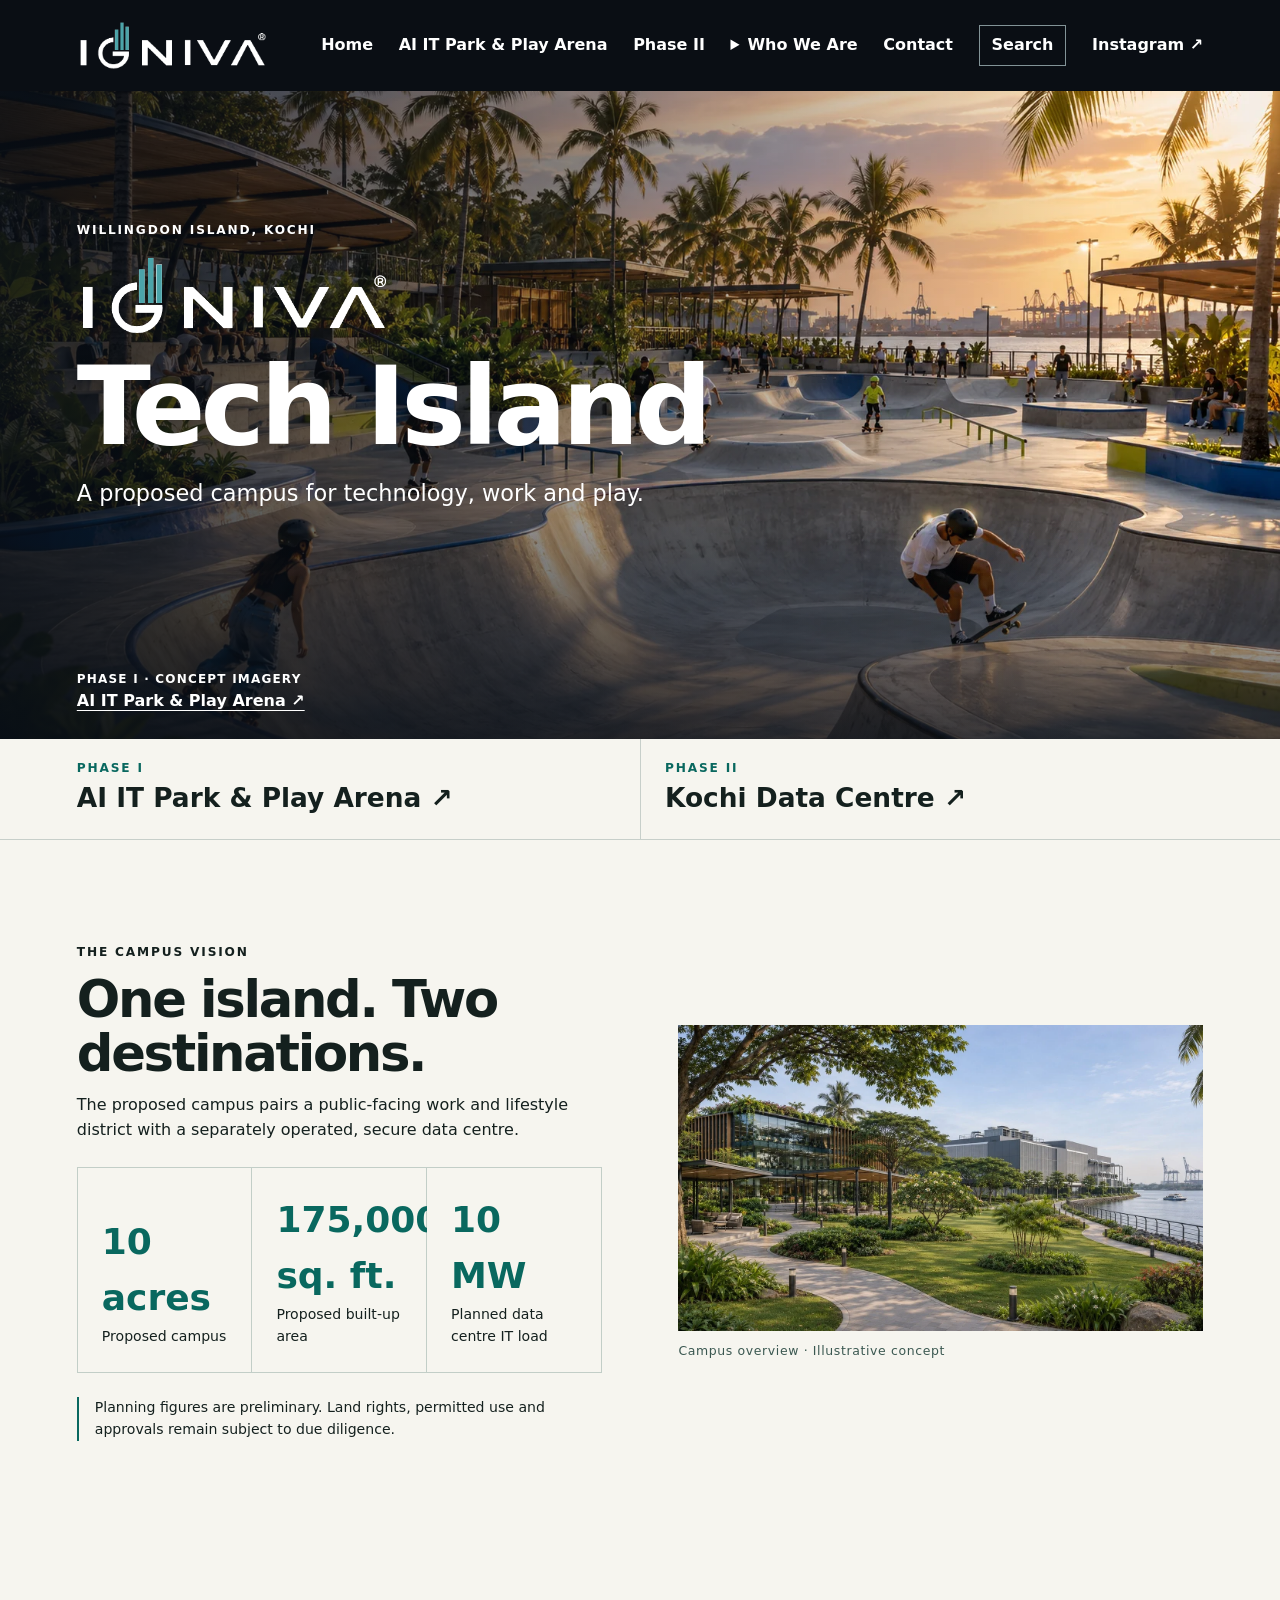
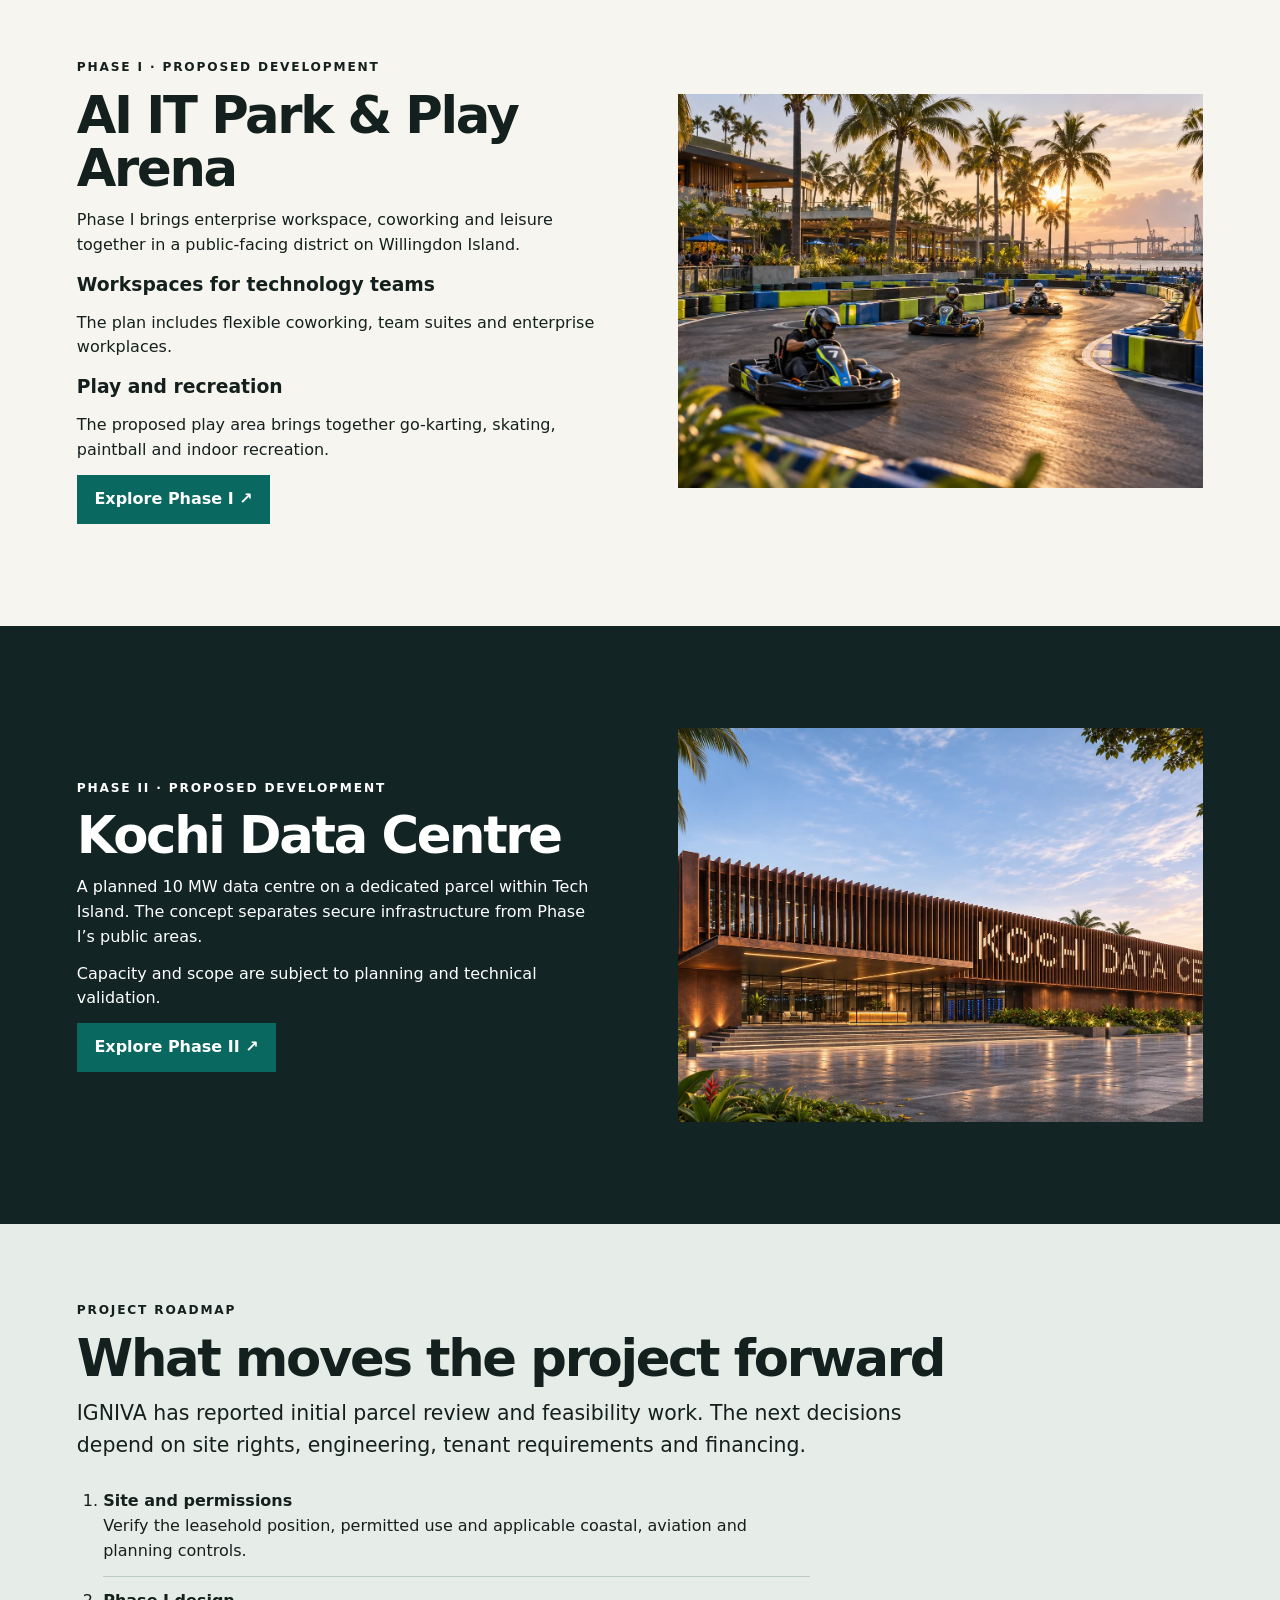
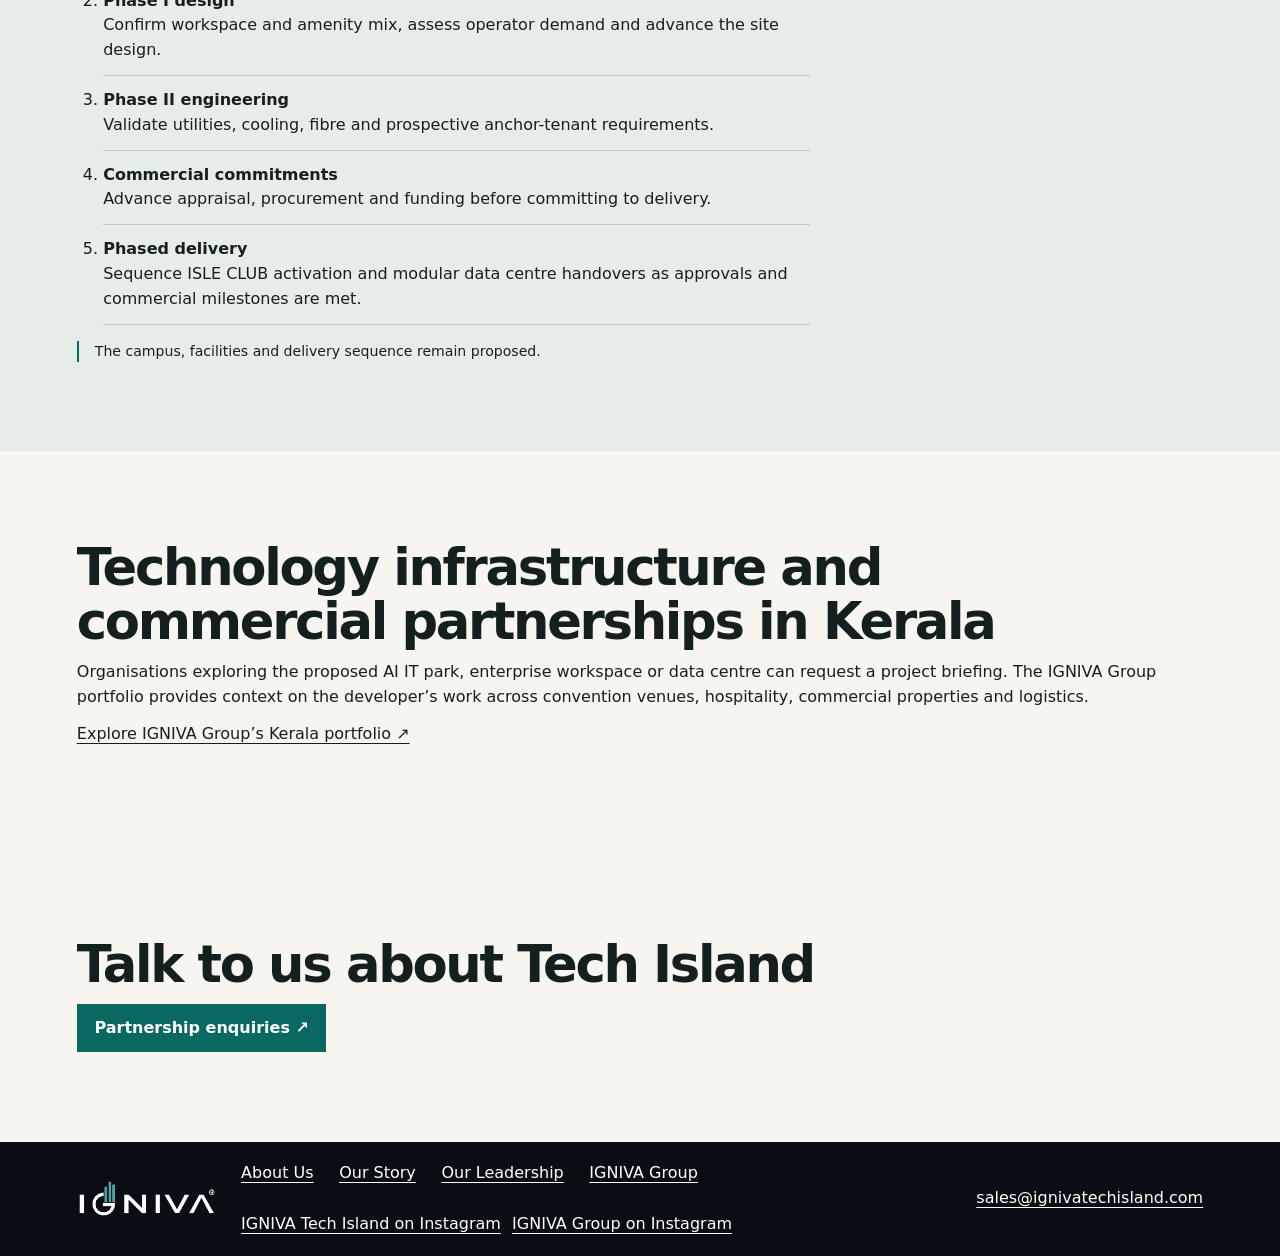
==== commit 9ed1b9cd: "Rename Phase I to AI IT Park & Play Arena" ====
--- a/index.html
+++ b/index.html
@@ -12,8 +12,8 @@
 <meta property="og:description" content="Explore IGNIVA Tech Island on Willingdon Island, Kochi, Kerala. Phase I proposes AI IT parks and a play area. Phase II proposes a dedicated data centre.">
 <meta property="og:image" content="https://www.ignivatechisland.com/assets/isle-hero.webp">
 <meta property="og:url" content="https://www.ignivatechisland.com/">
-<link rel="stylesheet" href="/campus.css?v=brochure-1">
-<script defer src="/campus.js?v=brochure-1"></script>
+<link rel="stylesheet" href="/campus.css?v=phase-name-1">
+<script defer src="/campus.js?v=phase-name-1"></script>
 <style>
 .hero-wordmark{width:2.9em;max-width:100%;height:auto;margin-bottom:.1em}
 </style>
@@ -25,11 +25,11 @@
 <header class="header"><div class="wrap header-inner">
 <a class="brand" href="/" aria-label="IGNIVA Tech Island home"><img src="/assets/igniva-logo-light.png" width="200" height="54" alt="IGNIVA Group"></a>
 <button class="menu-toggle" type="button" aria-expanded="false" aria-controls="navigation">Menu <span aria-hidden="true">☰</span></button>
-<nav id="navigation" aria-label="Main navigation"><a href="/">Home</a><a href="/phase-one.html">Phase I</a><a href="/phase-two.html">Phase II</a><details><summary>Who We Are</summary><div><a href="/about-us.html">About Us</a><a href="/our-story.html">Our Story</a><a href="/our-leadership.html">Our Leadership</a></div></details><a href="/partner-enquiries/">Contact</a><button type="button" id="open-search">Search</button><a href="https://www.instagram.com/igniva_techisland/" target="_blank" rel="noopener noreferrer">Instagram ↗</a></nav>
+<nav id="navigation" aria-label="Main navigation"><a href="/">Home</a><a href="/phase-one.html">AI IT Park &amp; Play Arena</a><a href="/phase-two.html">Phase II</a><details><summary>Who We Are</summary><div><a href="/about-us.html">About Us</a><a href="/our-story.html">Our Story</a><a href="/our-leadership.html">Our Leadership</a></div></details><a href="/partner-enquiries/">Contact</a><button type="button" id="open-search">Search</button><a href="https://www.instagram.com/igniva_techisland/" target="_blank" rel="noopener noreferrer">Instagram ↗</a></nav>
 </div></header>
 <main id="main">
 <section class="showcase" id="top" aria-label="Tech Island campus gallery">
-  <div class="gallery"><figure class="slide" ><img src="assets/isle-hero.webp" alt="Concept view of the proposed public-facing campus" fetchpriority="high" decoding="async"><figcaption><span>Phase I · Concept imagery</span><a href="#phase-one">AI IT Parks & Play Area ↗</a></figcaption></figure>
+  <div class="gallery"><figure class="slide" ><img src="assets/isle-hero.webp" alt="Concept view of the proposed public-facing campus" fetchpriority="high" decoding="async"><figcaption><span>Phase I · Concept imagery</span><a href="#phase-one">AI IT Park &amp; Play Arena ↗</a></figcaption></figure>
 <figure class="slide" hidden><img src="assets/workspace.webp" alt="Concept view of a landscaped office courtyard" loading="lazy" decoding="async"><figcaption><span>Phase I · Concept imagery</span><a href="#phase-one">Enterprise workspaces ↗</a></figcaption></figure>
 <figure class="slide" hidden><img src="assets/waterfront-twilight.webp" alt="Twilight concept view of the proposed waterfront campus and recreation areas" width="1440" height="1068" loading="lazy" decoding="async"><figcaption><span>Phase I · Concept imagery</span><a href="#phase-one">Waterfront campus ↗</a></figcaption></figure>
 <figure class="slide" hidden><img src="assets/karting.webp" alt="Illustrative view of the proposed go-karting circuit" loading="lazy" decoding="async"><figcaption><span>Phase I · Concept imagery</span><a href="#isle">Go-karting ↗</a></figcaption></figure>
@@ -40,8 +40,8 @@
   <div class="hero-copy"><p class="eyebrow">Willingdon Island, Kochi</p><h1><img class="hero-wordmark" src="assets/igniva-logo-light.png" alt="IGNIVA" width="1074" height="297"> Tech Island</h1><p>A proposed campus for technology, work and play.</p></div>
 </section>
 
-<div id="vision"></div><section class="summary" id="campus"><div class="wrap summary-inner"><a href="/phase-one.html"><small>Phase I</small>AI IT Parks &amp; Play Area <span>↗</span></a><a href="/phase-two.html"><small>Phase II</small>Kochi Data Centre <span>↗</span></a></div></section>
-<section class="wrap feature" aria-labelledby="brochure-campus"><div><p class="eyebrow">The campus vision</p><h2 id="brochure-campus">One island. Two destinations.</h2><p>The proposed campus pairs a public-facing work and lifestyle district with a separately operated, secure data centre.</p><dl class="phase-facts"><div><dt>Proposed campus</dt><dd>10 acres</dd></div><div><dt>Proposed built-up area</dt><dd>175,000 sq. ft.</dd></div><div><dt>Planned data centre IT load</dt><dd>10 MW</dd></div></dl><p class="phase-note">Planning figures are preliminary. Land rights, permitted use and approvals remain subject to due diligence.</p></div><figure class="brochure-figure"><img src="/assets/brochure/campus.webp" width="1360" height="794" alt="Concept of the proposed campus landscaping and buildings along the water" loading="lazy" decoding="async"><figcaption>Campus overview · Illustrative concept</figcaption></figure></section><section class="wrap feature" id="phase-one"><div><p class="eyebrow">Phase I · Proposed development</p><h2>AI IT Parks &amp; Play Area</h2><p>Phase I brings enterprise workspace, coworking and leisure together in a public-facing district on Willingdon Island.</p><h3 id="coworking">Workspaces for technology teams</h3><p>The plan includes flexible coworking, team suites and enterprise workplaces.</p><h3 id="isle">Play and recreation</h3><p>The proposed play area brings together go-karting, skating, paintball and indoor recreation.</p><a class="cta" href="/phase-one.html">Explore Phase I ↗</a></div><img src="assets/karting.webp" alt="Concept illustration of the proposed go-karting circuit" loading="lazy"></section>
+<div id="vision"></div><section class="summary" id="campus"><div class="wrap summary-inner"><a href="/phase-one.html"><small>Phase I</small>AI IT Park &amp; Play Arena <span>↗</span></a><a href="/phase-two.html"><small>Phase II</small>Kochi Data Centre <span>↗</span></a></div></section>
+<section class="wrap feature" aria-labelledby="brochure-campus"><div><p class="eyebrow">The campus vision</p><h2 id="brochure-campus">One island. Two destinations.</h2><p>The proposed campus pairs a public-facing work and lifestyle district with a separately operated, secure data centre.</p><dl class="phase-facts"><div><dt>Proposed campus</dt><dd>10 acres</dd></div><div><dt>Proposed built-up area</dt><dd>175,000 sq. ft.</dd></div><div><dt>Planned data centre IT load</dt><dd>10 MW</dd></div></dl><p class="phase-note">Planning figures are preliminary. Land rights, permitted use and approvals remain subject to due diligence.</p></div><figure class="brochure-figure"><img src="/assets/brochure/campus.webp" width="1360" height="794" alt="Concept of the proposed campus landscaping and buildings along the water" loading="lazy" decoding="async"><figcaption>Campus overview · Illustrative concept</figcaption></figure></section><section class="wrap feature" id="phase-one"><div><p class="eyebrow">Phase I · Proposed development</p><h2>AI IT Park &amp; Play Arena</h2><p>Phase I brings enterprise workspace, coworking and leisure together in a public-facing district on Willingdon Island.</p><h3 id="coworking">Workspaces for technology teams</h3><p>The plan includes flexible coworking, team suites and enterprise workplaces.</p><h3 id="isle">Play and recreation</h3><p>The proposed play area brings together go-karting, skating, paintball and indoor recreation.</p><a class="cta" href="/phase-one.html">Explore Phase I ↗</a></div><img src="assets/karting.webp" alt="Concept illustration of the proposed go-karting circuit" loading="lazy"></section>
 <section class="dark"><div class="wrap feature" id="infrastructure"><div><p class="eyebrow">Phase II · Proposed development</p><h2>Kochi Data Centre</h2><p>A planned 10 MW data centre on a dedicated parcel within Tech Island. The concept separates secure infrastructure from Phase I’s public areas.</p><p>Capacity and scope are subject to planning and technical validation.</p><a class="cta" href="/phase-two.html">Explore Phase II ↗</a></div><img src="assets/data-centre.webp" alt="Architectural concept of the proposed Kochi Data Centre" loading="lazy"></div></section>
 <section class="phase-tint" id="roadmap"><div class="wrap phase-section">
 <p class="eyebrow">Project roadmap</p><h2>What moves the project forward</h2>
--- a/campus.css
+++ b/campus.css
@@ -65,12 +65,17 @@
 .film-brand img{width:min(62vw,17rem);height:auto}
 #skip-intro{position:absolute;bottom:2rem;right:6%}
 #social-links a+a{margin-left:.7rem}
-@media(max-width:760px){
+@media(max-width:960px){
  .header-inner{flex-wrap:wrap}
  .menu-toggle{display:block}
+ #navigation{width:100%;flex-direction:column;align-items:stretch;gap:.8rem}
+ #navigation button{text-align:left}
+ .header[data-menu-ready] #navigation:not(.open){display:none}
+ #navigation details div{position:static;margin-top:.4rem}
+}
+@media(max-width:760px){
  nav{width:100%;flex-direction:column;align-items:stretch;gap:.8rem}
  nav button{text-align:left}
- .header[data-menu-ready] nav:not(.open){display:none}
  details div{position:static;margin-top:.4rem}
  .feature,.company-grid{grid-template-columns:1fr}
  .footer{align-items:flex-start;flex-direction:column}
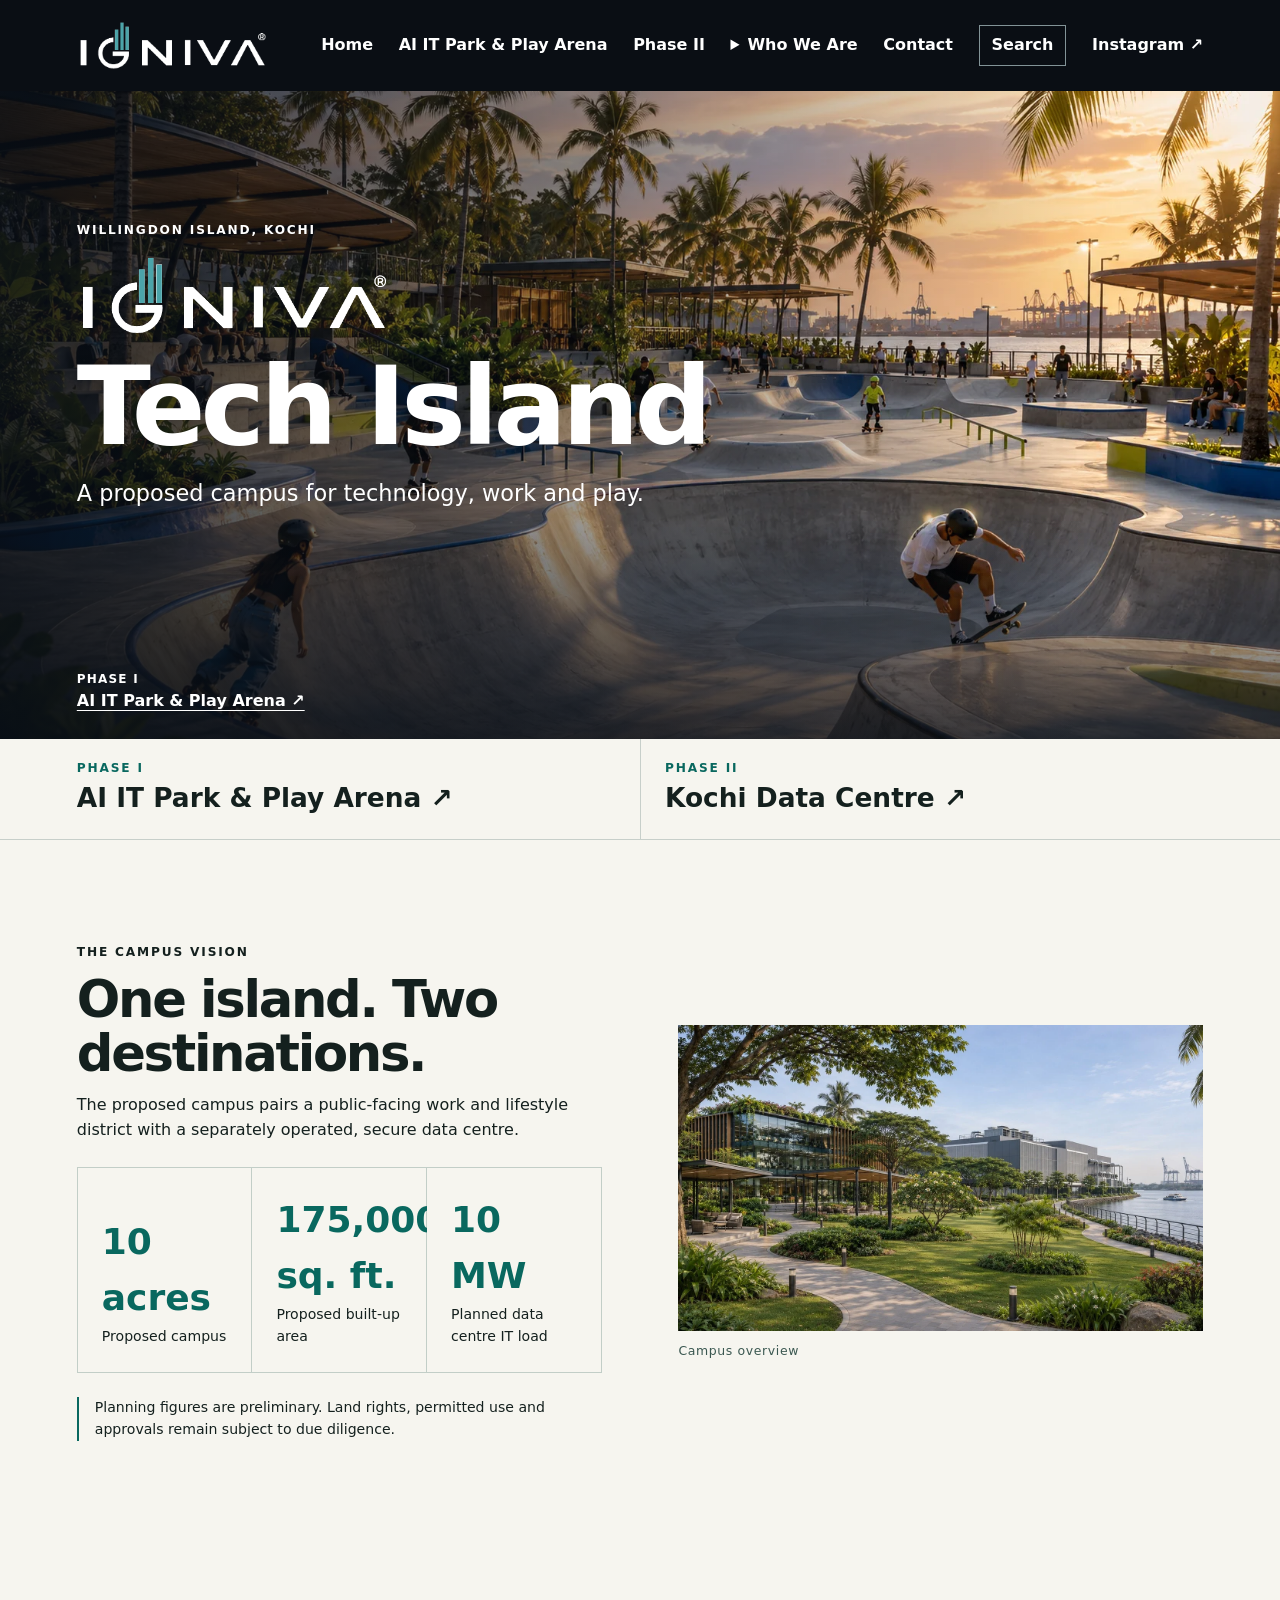
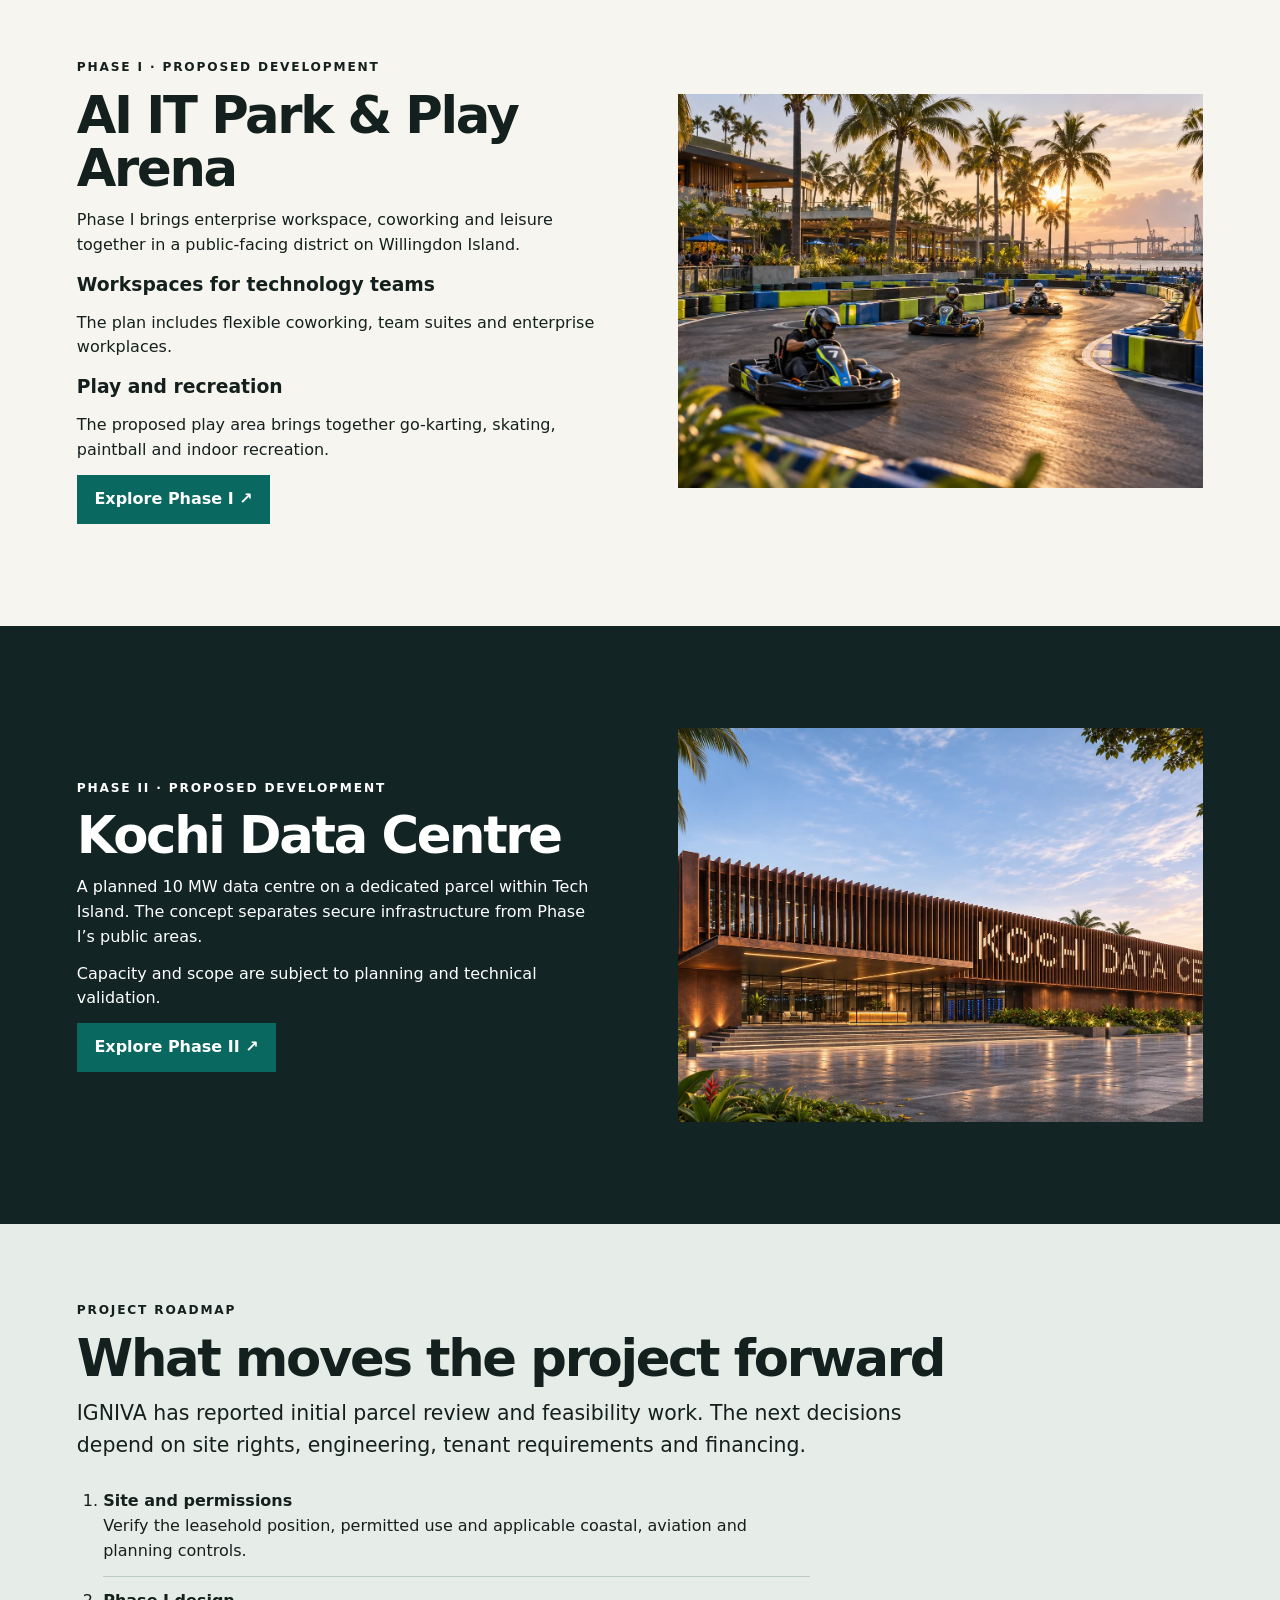
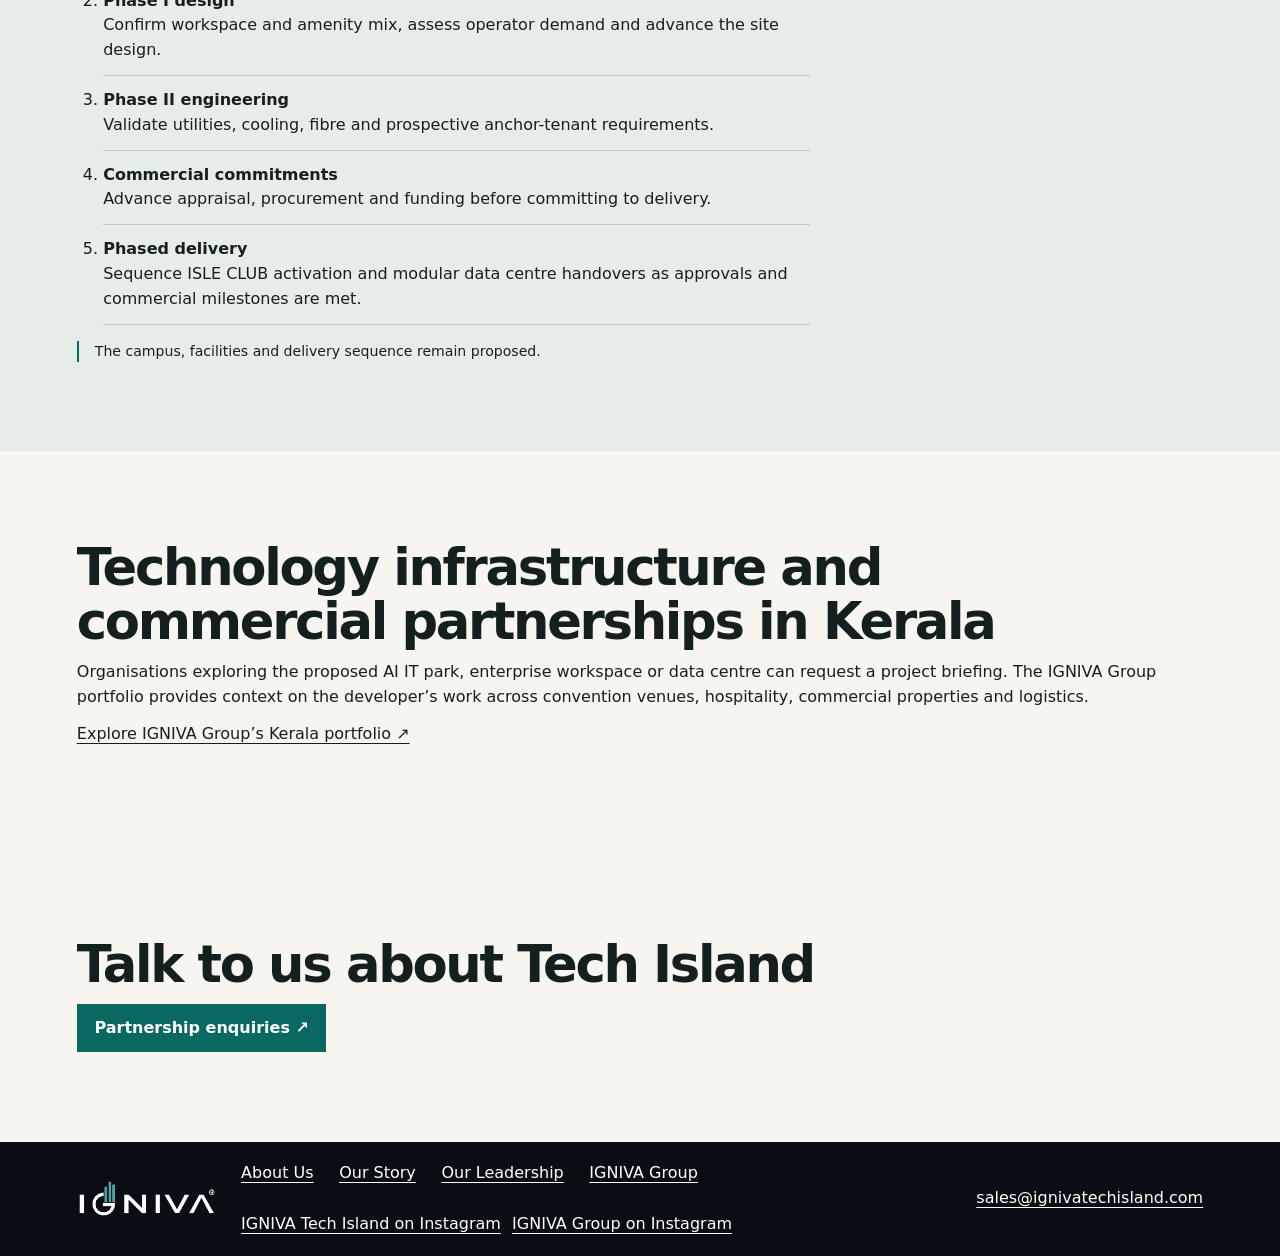
==== commit 6d515fec: "Simplify homepage and phase image captions" ====
--- a/index.html
+++ b/index.html
@@ -29,19 +29,19 @@
 </div></header>
 <main id="main">
 <section class="showcase" id="top" aria-label="Tech Island campus gallery">
-  <div class="gallery"><figure class="slide" ><img src="assets/isle-hero.webp" alt="Concept view of the proposed public-facing campus" fetchpriority="high" decoding="async"><figcaption><span>Phase I · Concept imagery</span><a href="#phase-one">AI IT Park &amp; Play Arena ↗</a></figcaption></figure>
-<figure class="slide" hidden><img src="assets/workspace.webp" alt="Concept view of a landscaped office courtyard" loading="lazy" decoding="async"><figcaption><span>Phase I · Concept imagery</span><a href="#phase-one">Enterprise workspaces ↗</a></figcaption></figure>
-<figure class="slide" hidden><img src="assets/waterfront-twilight.webp" alt="Twilight concept view of the proposed waterfront campus and recreation areas" width="1440" height="1068" loading="lazy" decoding="async"><figcaption><span>Phase I · Concept imagery</span><a href="#phase-one">Waterfront campus ↗</a></figcaption></figure>
-<figure class="slide" hidden><img src="assets/karting.webp" alt="Illustrative view of the proposed go-karting circuit" loading="lazy" decoding="async"><figcaption><span>Phase I · Concept imagery</span><a href="#isle">Go-karting ↗</a></figcaption></figure>
-<figure class="slide" hidden><img src="assets/gaming.webp" alt="Illustrative view of a gaming and recreation space" loading="lazy" decoding="async"><figcaption><span>Phase I · Concept imagery</span><a href="#isle">Gaming and recreation ↗</a></figcaption></figure>
-<figure class="slide" hidden><img src="assets/data-aerial.webp" alt="Aerial concept view of the proposed data centre" loading="lazy" decoding="async"><figcaption><span>Phase II · Concept imagery</span><a href="#infrastructure">Kochi Data Centre ↗</a></figcaption></figure>
-<figure class="slide" hidden><img src="assets/data-hall.webp" alt="Illustrative view of a data hall with server racks" loading="lazy" decoding="async"><figcaption><span>Phase II · Concept imagery</span><a href="#infrastructure">Data hall ↗</a></figcaption></figure>
+  <div class="gallery"><figure class="slide" ><img src="assets/isle-hero.webp" alt="Concept view of the proposed public-facing campus" fetchpriority="high" decoding="async"><figcaption><span>Phase I</span><a href="#phase-one">AI IT Park &amp; Play Arena ↗</a></figcaption></figure>
+<figure class="slide" hidden><img src="assets/workspace.webp" alt="Concept view of a landscaped office courtyard" loading="lazy" decoding="async"><figcaption><span>Phase I</span><a href="#phase-one">Enterprise workspaces ↗</a></figcaption></figure>
+<figure class="slide" hidden><img src="assets/waterfront-twilight.webp" alt="Twilight concept view of the proposed waterfront campus and recreation areas" width="1440" height="1068" loading="lazy" decoding="async"><figcaption><span>Phase I</span><a href="#phase-one">Waterfront campus ↗</a></figcaption></figure>
+<figure class="slide" hidden><img src="assets/karting.webp" alt="Illustrative view of the proposed go-karting circuit" loading="lazy" decoding="async"><figcaption><span>Phase I</span><a href="#isle">Go-karting ↗</a></figcaption></figure>
+<figure class="slide" hidden><img src="assets/gaming.webp" alt="Illustrative view of a gaming and recreation space" loading="lazy" decoding="async"><figcaption><span>Phase I</span><a href="#isle">Gaming and recreation ↗</a></figcaption></figure>
+<figure class="slide" hidden><img src="assets/data-aerial.webp" alt="Aerial concept view of the proposed data centre" loading="lazy" decoding="async"><figcaption><span>Phase II</span><a href="#infrastructure">Kochi Data Centre ↗</a></figcaption></figure>
+<figure class="slide" hidden><img src="assets/data-hall.webp" alt="Illustrative view of a data hall with server racks" loading="lazy" decoding="async"><figcaption><span>Phase II</span><a href="#infrastructure">Data hall ↗</a></figcaption></figure>
 </div>
   <div class="hero-copy"><p class="eyebrow">Willingdon Island, Kochi</p><h1><img class="hero-wordmark" src="assets/igniva-logo-light.png" alt="IGNIVA" width="1074" height="297"> Tech Island</h1><p>A proposed campus for technology, work and play.</p></div>
 </section>
 
 <div id="vision"></div><section class="summary" id="campus"><div class="wrap summary-inner"><a href="/phase-one.html"><small>Phase I</small>AI IT Park &amp; Play Arena <span>↗</span></a><a href="/phase-two.html"><small>Phase II</small>Kochi Data Centre <span>↗</span></a></div></section>
-<section class="wrap feature" aria-labelledby="brochure-campus"><div><p class="eyebrow">The campus vision</p><h2 id="brochure-campus">One island. Two destinations.</h2><p>The proposed campus pairs a public-facing work and lifestyle district with a separately operated, secure data centre.</p><dl class="phase-facts"><div><dt>Proposed campus</dt><dd>10 acres</dd></div><div><dt>Proposed built-up area</dt><dd>175,000 sq. ft.</dd></div><div><dt>Planned data centre IT load</dt><dd>10 MW</dd></div></dl><p class="phase-note">Planning figures are preliminary. Land rights, permitted use and approvals remain subject to due diligence.</p></div><figure class="brochure-figure"><img src="/assets/brochure/campus.webp" width="1360" height="794" alt="Concept of the proposed campus landscaping and buildings along the water" loading="lazy" decoding="async"><figcaption>Campus overview · Illustrative concept</figcaption></figure></section><section class="wrap feature" id="phase-one"><div><p class="eyebrow">Phase I · Proposed development</p><h2>AI IT Park &amp; Play Arena</h2><p>Phase I brings enterprise workspace, coworking and leisure together in a public-facing district on Willingdon Island.</p><h3 id="coworking">Workspaces for technology teams</h3><p>The plan includes flexible coworking, team suites and enterprise workplaces.</p><h3 id="isle">Play and recreation</h3><p>The proposed play area brings together go-karting, skating, paintball and indoor recreation.</p><a class="cta" href="/phase-one.html">Explore Phase I ↗</a></div><img src="assets/karting.webp" alt="Concept illustration of the proposed go-karting circuit" loading="lazy"></section>
+<section class="wrap feature" aria-labelledby="brochure-campus"><div><p class="eyebrow">The campus vision</p><h2 id="brochure-campus">One island. Two destinations.</h2><p>The proposed campus pairs a public-facing work and lifestyle district with a separately operated, secure data centre.</p><dl class="phase-facts"><div><dt>Proposed campus</dt><dd>10 acres</dd></div><div><dt>Proposed built-up area</dt><dd>175,000 sq. ft.</dd></div><div><dt>Planned data centre IT load</dt><dd>10 MW</dd></div></dl><p class="phase-note">Planning figures are preliminary. Land rights, permitted use and approvals remain subject to due diligence.</p></div><figure class="brochure-figure"><img src="/assets/brochure/campus.webp" width="1360" height="794" alt="Concept of the proposed campus landscaping and buildings along the water" loading="lazy" decoding="async"><figcaption>Campus overview</figcaption></figure></section><section class="wrap feature" id="phase-one"><div><p class="eyebrow">Phase I · Proposed development</p><h2>AI IT Park &amp; Play Arena</h2><p>Phase I brings enterprise workspace, coworking and leisure together in a public-facing district on Willingdon Island.</p><h3 id="coworking">Workspaces for technology teams</h3><p>The plan includes flexible coworking, team suites and enterprise workplaces.</p><h3 id="isle">Play and recreation</h3><p>The proposed play area brings together go-karting, skating, paintball and indoor recreation.</p><a class="cta" href="/phase-one.html">Explore Phase I ↗</a></div><img src="assets/karting.webp" alt="Concept illustration of the proposed go-karting circuit" loading="lazy"></section>
 <section class="dark"><div class="wrap feature" id="infrastructure"><div><p class="eyebrow">Phase II · Proposed development</p><h2>Kochi Data Centre</h2><p>A planned 10 MW data centre on a dedicated parcel within Tech Island. The concept separates secure infrastructure from Phase I’s public areas.</p><p>Capacity and scope are subject to planning and technical validation.</p><a class="cta" href="/phase-two.html">Explore Phase II ↗</a></div><img src="assets/data-centre.webp" alt="Architectural concept of the proposed Kochi Data Centre" loading="lazy"></div></section>
 <section class="phase-tint" id="roadmap"><div class="wrap phase-section">
 <p class="eyebrow">Project roadmap</p><h2>What moves the project forward</h2>
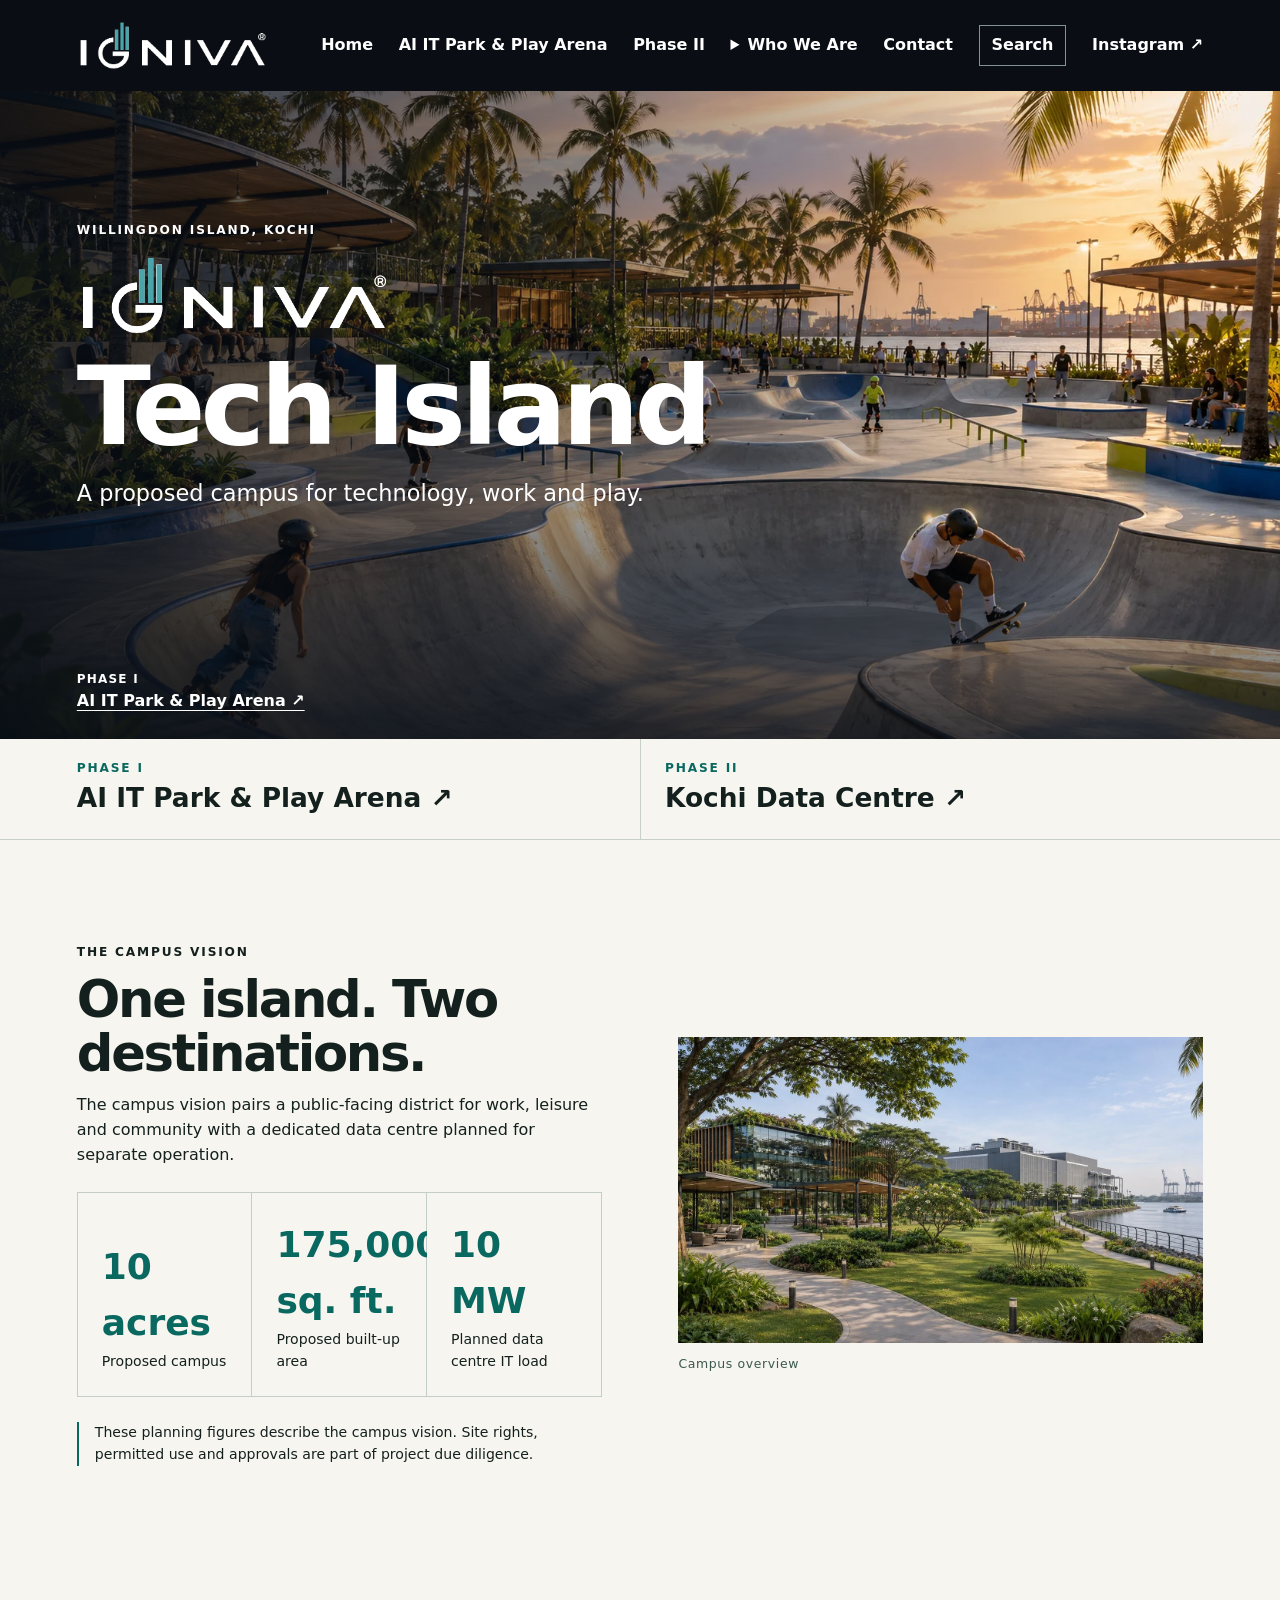
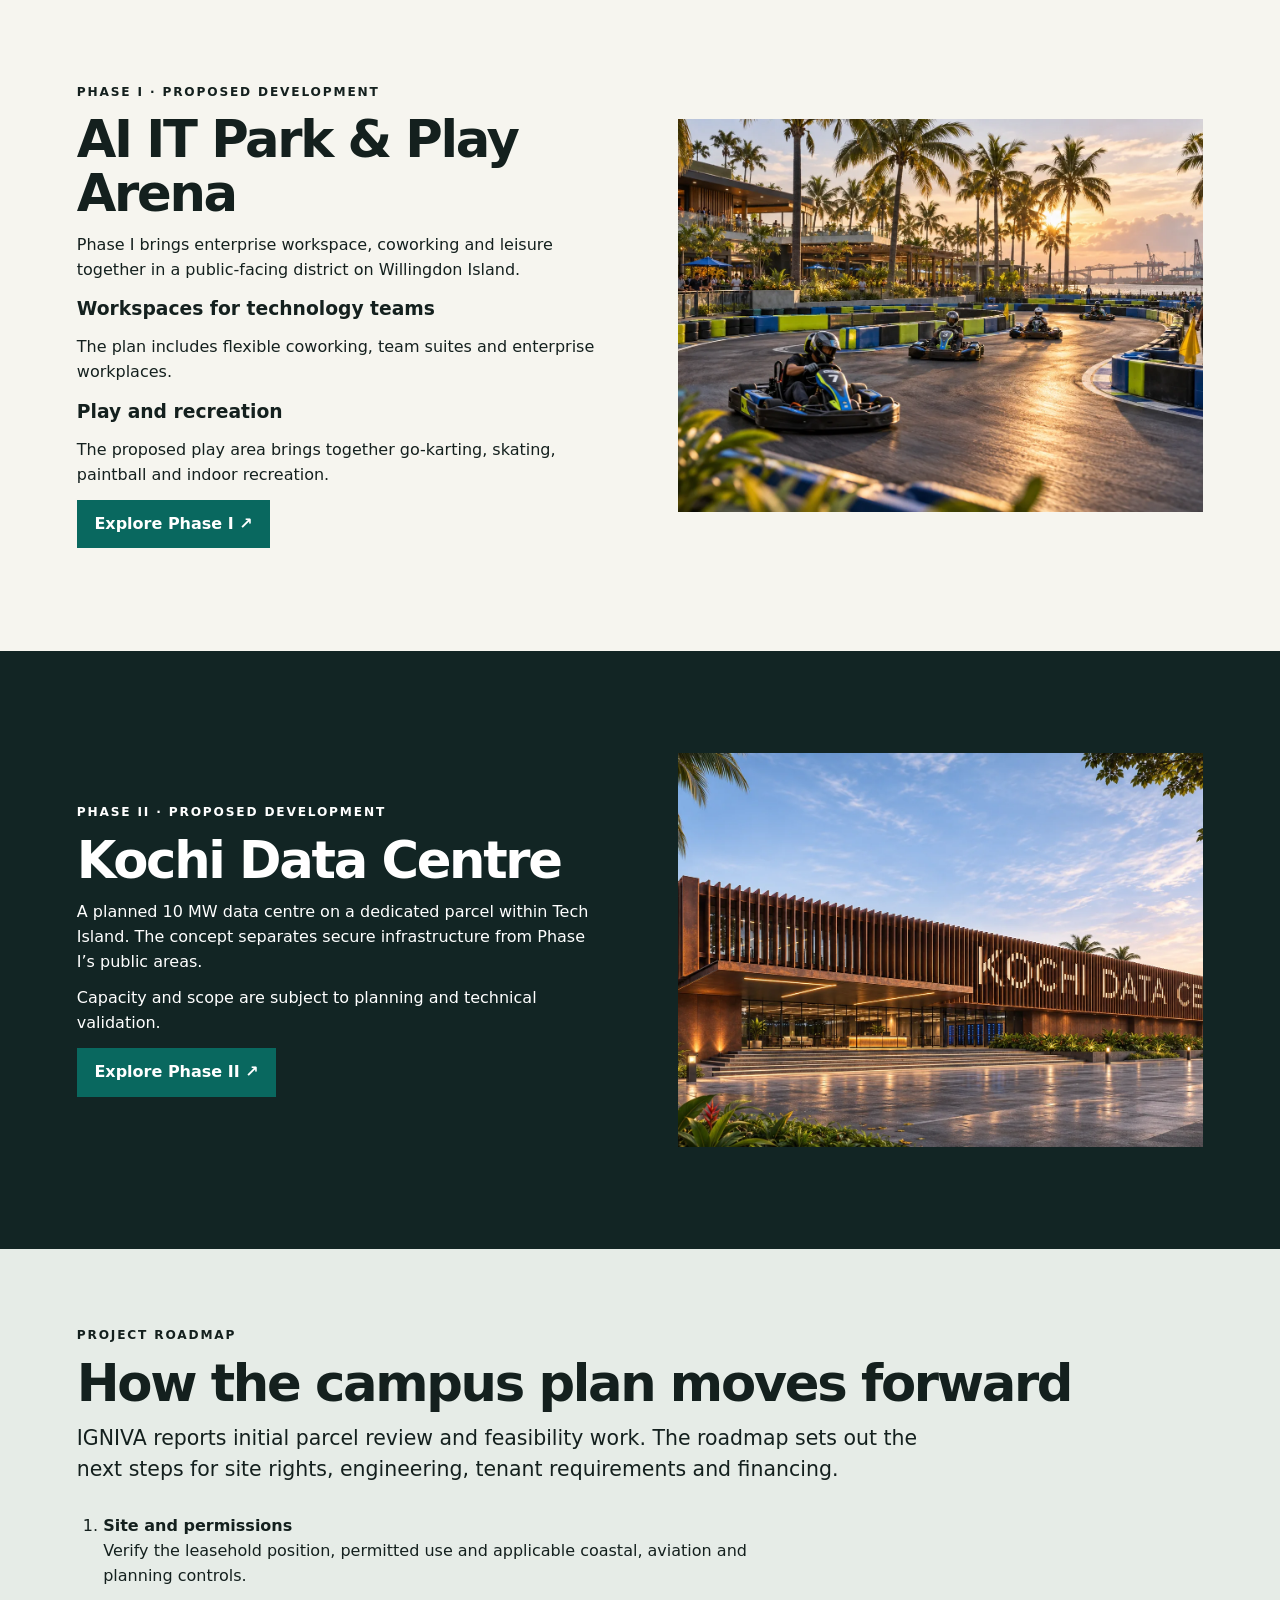
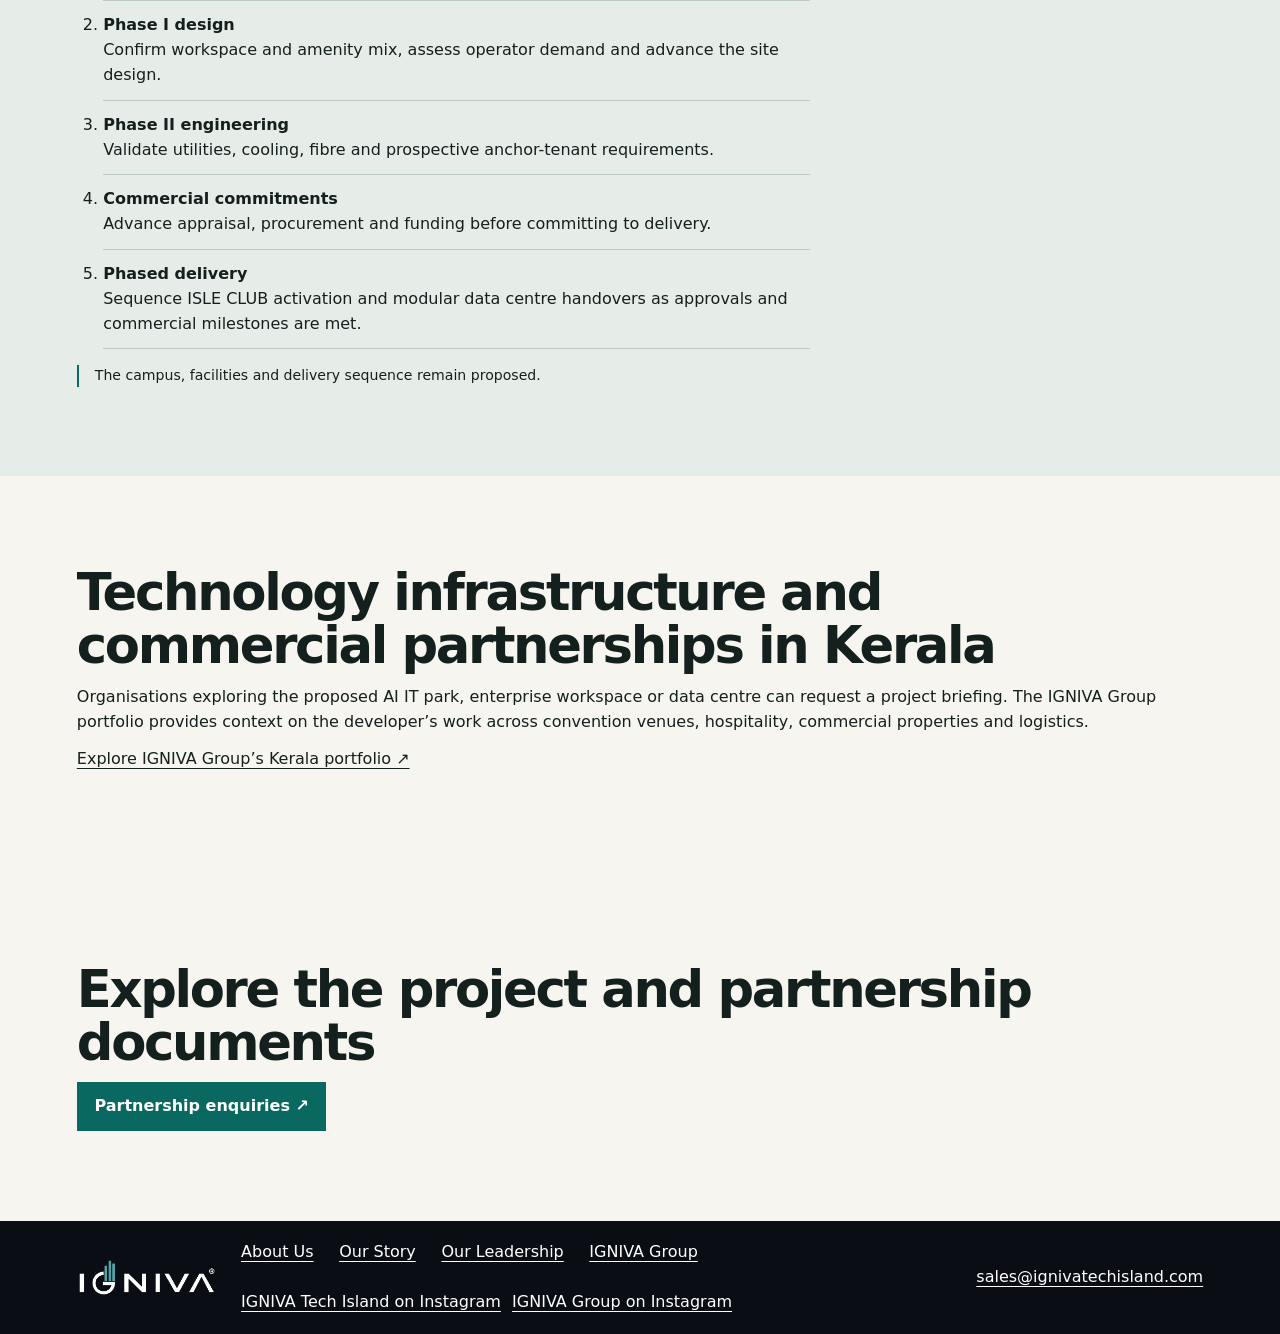
==== commit a0b1fad5: "Clarify project roadmap and partnership review" ====
--- a/index.html
+++ b/index.html
@@ -41,11 +41,11 @@
 </section>
 
 <div id="vision"></div><section class="summary" id="campus"><div class="wrap summary-inner"><a href="/phase-one.html"><small>Phase I</small>AI IT Park &amp; Play Arena <span>↗</span></a><a href="/phase-two.html"><small>Phase II</small>Kochi Data Centre <span>↗</span></a></div></section>
-<section class="wrap feature" aria-labelledby="brochure-campus"><div><p class="eyebrow">The campus vision</p><h2 id="brochure-campus">One island. Two destinations.</h2><p>The proposed campus pairs a public-facing work and lifestyle district with a separately operated, secure data centre.</p><dl class="phase-facts"><div><dt>Proposed campus</dt><dd>10 acres</dd></div><div><dt>Proposed built-up area</dt><dd>175,000 sq. ft.</dd></div><div><dt>Planned data centre IT load</dt><dd>10 MW</dd></div></dl><p class="phase-note">Planning figures are preliminary. Land rights, permitted use and approvals remain subject to due diligence.</p></div><figure class="brochure-figure"><img src="/assets/brochure/campus.webp" width="1360" height="794" alt="Concept of the proposed campus landscaping and buildings along the water" loading="lazy" decoding="async"><figcaption>Campus overview</figcaption></figure></section><section class="wrap feature" id="phase-one"><div><p class="eyebrow">Phase I · Proposed development</p><h2>AI IT Park &amp; Play Arena</h2><p>Phase I brings enterprise workspace, coworking and leisure together in a public-facing district on Willingdon Island.</p><h3 id="coworking">Workspaces for technology teams</h3><p>The plan includes flexible coworking, team suites and enterprise workplaces.</p><h3 id="isle">Play and recreation</h3><p>The proposed play area brings together go-karting, skating, paintball and indoor recreation.</p><a class="cta" href="/phase-one.html">Explore Phase I ↗</a></div><img src="assets/karting.webp" alt="Concept illustration of the proposed go-karting circuit" loading="lazy"></section>
+<section class="wrap feature" aria-labelledby="brochure-campus"><div><p class="eyebrow">The campus vision</p><h2 id="brochure-campus">One island. Two destinations.</h2><p>The campus vision pairs a public-facing district for work, leisure and community with a dedicated data centre planned for separate operation.</p><dl class="phase-facts"><div><dt>Proposed campus</dt><dd>10 acres</dd></div><div><dt>Proposed built-up area</dt><dd>175,000 sq. ft.</dd></div><div><dt>Planned data centre IT load</dt><dd>10 MW</dd></div></dl><p class="phase-note">These planning figures describe the campus vision. Site rights, permitted use and approvals are part of project due diligence.</p></div><figure class="brochure-figure"><img src="/assets/brochure/campus.webp" width="1360" height="794" alt="Concept of the proposed campus landscaping and buildings along the water" loading="lazy" decoding="async"><figcaption>Campus overview</figcaption></figure></section><section class="wrap feature" id="phase-one"><div><p class="eyebrow">Phase I · Proposed development</p><h2>AI IT Park &amp; Play Arena</h2><p>Phase I brings enterprise workspace, coworking and leisure together in a public-facing district on Willingdon Island.</p><h3 id="coworking">Workspaces for technology teams</h3><p>The plan includes flexible coworking, team suites and enterprise workplaces.</p><h3 id="isle">Play and recreation</h3><p>The proposed play area brings together go-karting, skating, paintball and indoor recreation.</p><a class="cta" href="/phase-one.html">Explore Phase I ↗</a></div><img src="assets/karting.webp" alt="Concept illustration of the proposed go-karting circuit" loading="lazy"></section>
 <section class="dark"><div class="wrap feature" id="infrastructure"><div><p class="eyebrow">Phase II · Proposed development</p><h2>Kochi Data Centre</h2><p>A planned 10 MW data centre on a dedicated parcel within Tech Island. The concept separates secure infrastructure from Phase I’s public areas.</p><p>Capacity and scope are subject to planning and technical validation.</p><a class="cta" href="/phase-two.html">Explore Phase II ↗</a></div><img src="assets/data-centre.webp" alt="Architectural concept of the proposed Kochi Data Centre" loading="lazy"></div></section>
 <section class="phase-tint" id="roadmap"><div class="wrap phase-section">
-<p class="eyebrow">Project roadmap</p><h2>What moves the project forward</h2>
-<p class="phase-lede">IGNIVA has reported initial parcel review and feasibility work. The next decisions depend on site rights, engineering, tenant requirements and financing.</p>
+<p class="eyebrow">Project roadmap</p><h2>How the campus plan moves forward</h2>
+<p class="phase-lede">IGNIVA reports initial parcel review and feasibility work. The roadmap sets out the next steps for site rights, engineering, tenant requirements and financing.</p>
 <ol class="phase-roadmap">
 <li><strong>Site and permissions</strong><span>Verify the leasehold position, permitted use and applicable coastal, aviation and planning controls.</span></li>
 <li><strong>Phase I design</strong><span>Confirm workspace and amenity mix, assess operator demand and advance the site design.</span></li>
@@ -58,7 +58,7 @@
   <p>Organisations exploring the proposed AI IT park, enterprise workspace or data centre can request a project briefing. The IGNIVA Group portfolio provides context on the developer’s work across convention venues, hospitality, commercial properties and logistics.</p>
   <p><a href="https://www.ignivagroup.com/projects.html">Explore IGNIVA Group’s Kerala portfolio ↗</a></p>
 </section>
-<section class="wrap contact" id="connect"><h2>Talk to us about Tech Island</h2><a class="cta" href="partner-enquiries/">Partnership enquiries ↗</a></section></main>
+<section class="wrap contact" id="connect"><h2>Explore the project and partnership documents</h2><a class="cta" href="partner-enquiries/">Partnership enquiries ↗</a></section></main>
 <div class="intro-film" role="dialog" aria-modal="true" aria-label="Tech Island intro video" hidden><video muted playsinline preload="none" aria-label="IGNIVA Tech Island introduction"></video><div class="film-brand"><img src="assets/igniva-logo-light.png" width="200" height="54" alt="IGNIVA Group"></div><button type="button" id="skip-intro">Skip intro</button></div>
 <footer><div class="wrap footer"><a class="brand" href="./"><img src="assets/igniva-logo-light.png" width="200" height="54" alt="IGNIVA Group"></a><div><a href="about-us.html">About Us</a><a href="our-story.html">Our Story</a><a href="our-leadership.html">Our Leadership</a><a href="https://www.ignivagroup.com/">IGNIVA Group</a><span id="social-links"></span></div><a href="mailto:sales@ignivatechisland.com">sales@ignivatechisland.com</a></div></footer>
 <dialog id="site-search" aria-labelledby="search-title"><form method="dialog"><button type="submit" aria-label="Close search">Close ×</button></form><h2 id="search-title">Search Tech Island</h2><label for="query">Search the website</label><input id="query" type="search" autocomplete="off" placeholder="Try coworking or data centre"><ul id="results"></ul><p id="search-status" role="status"></p></dialog>
